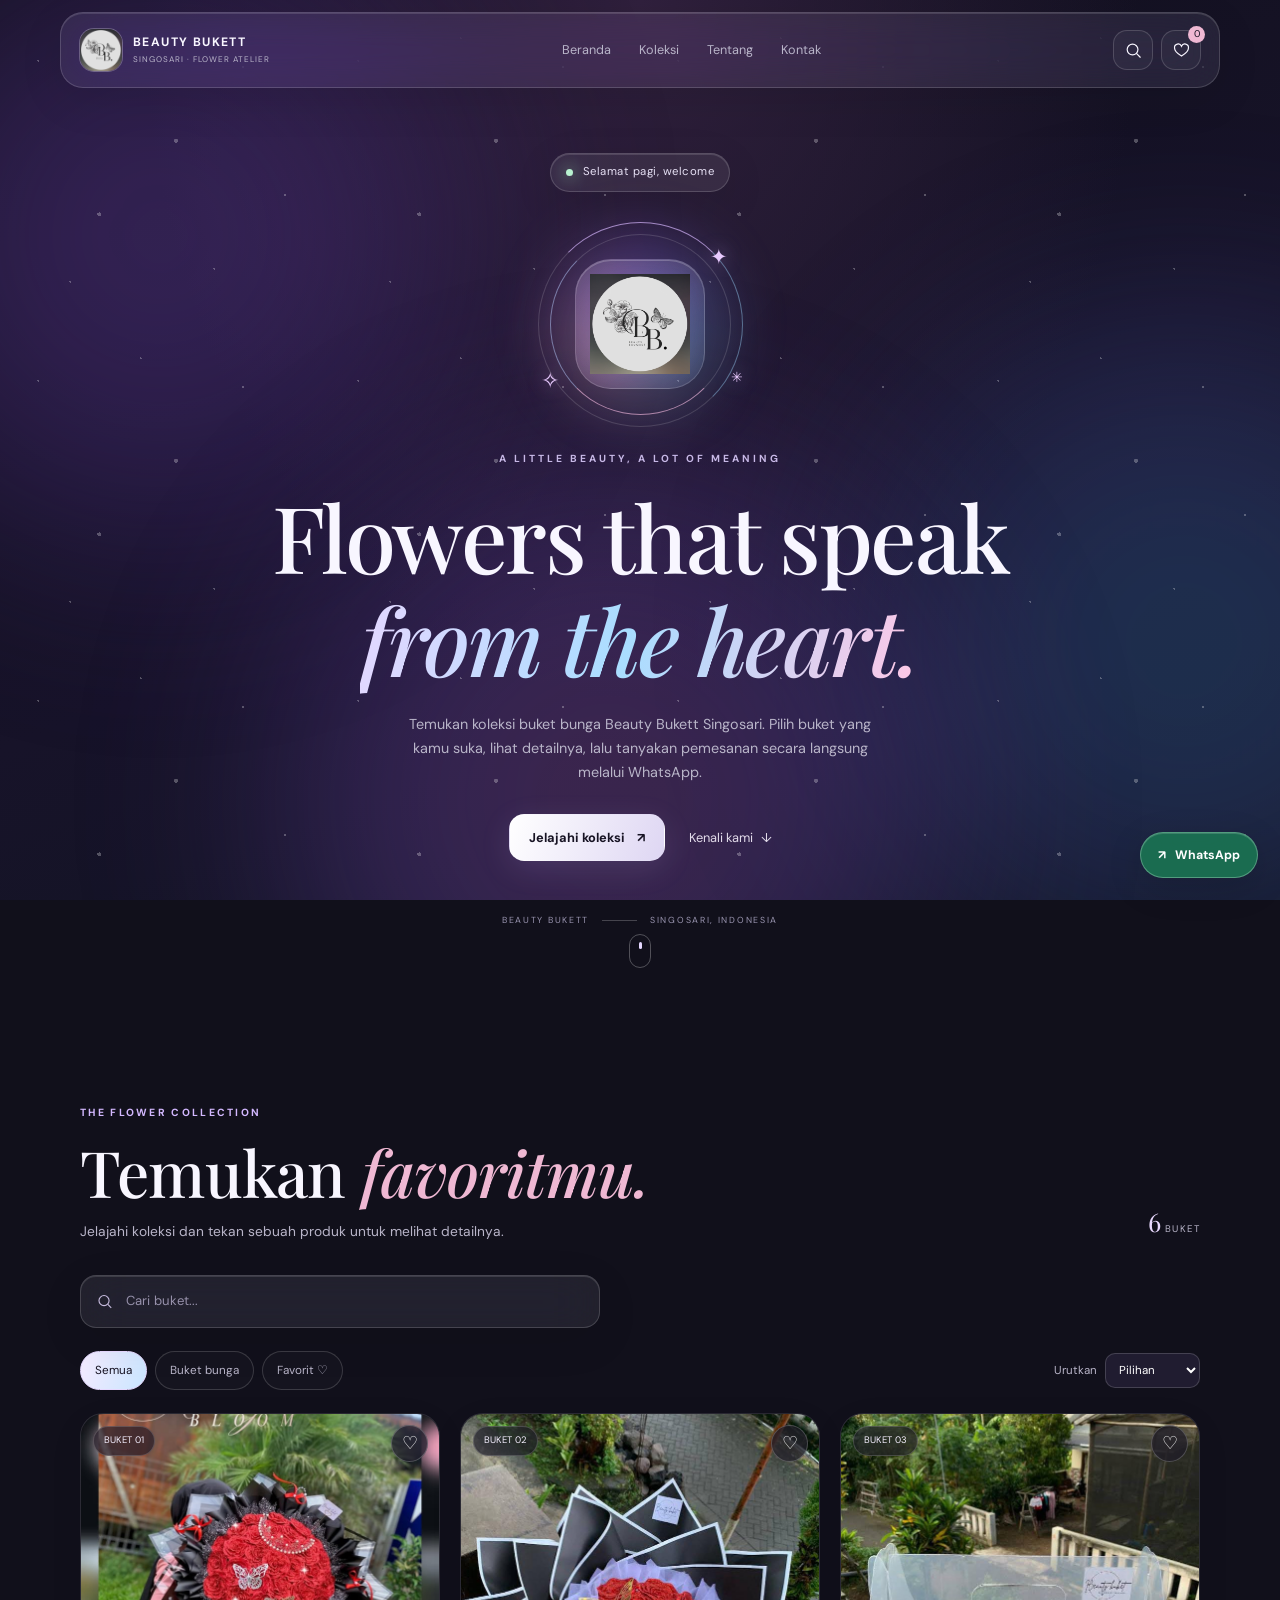
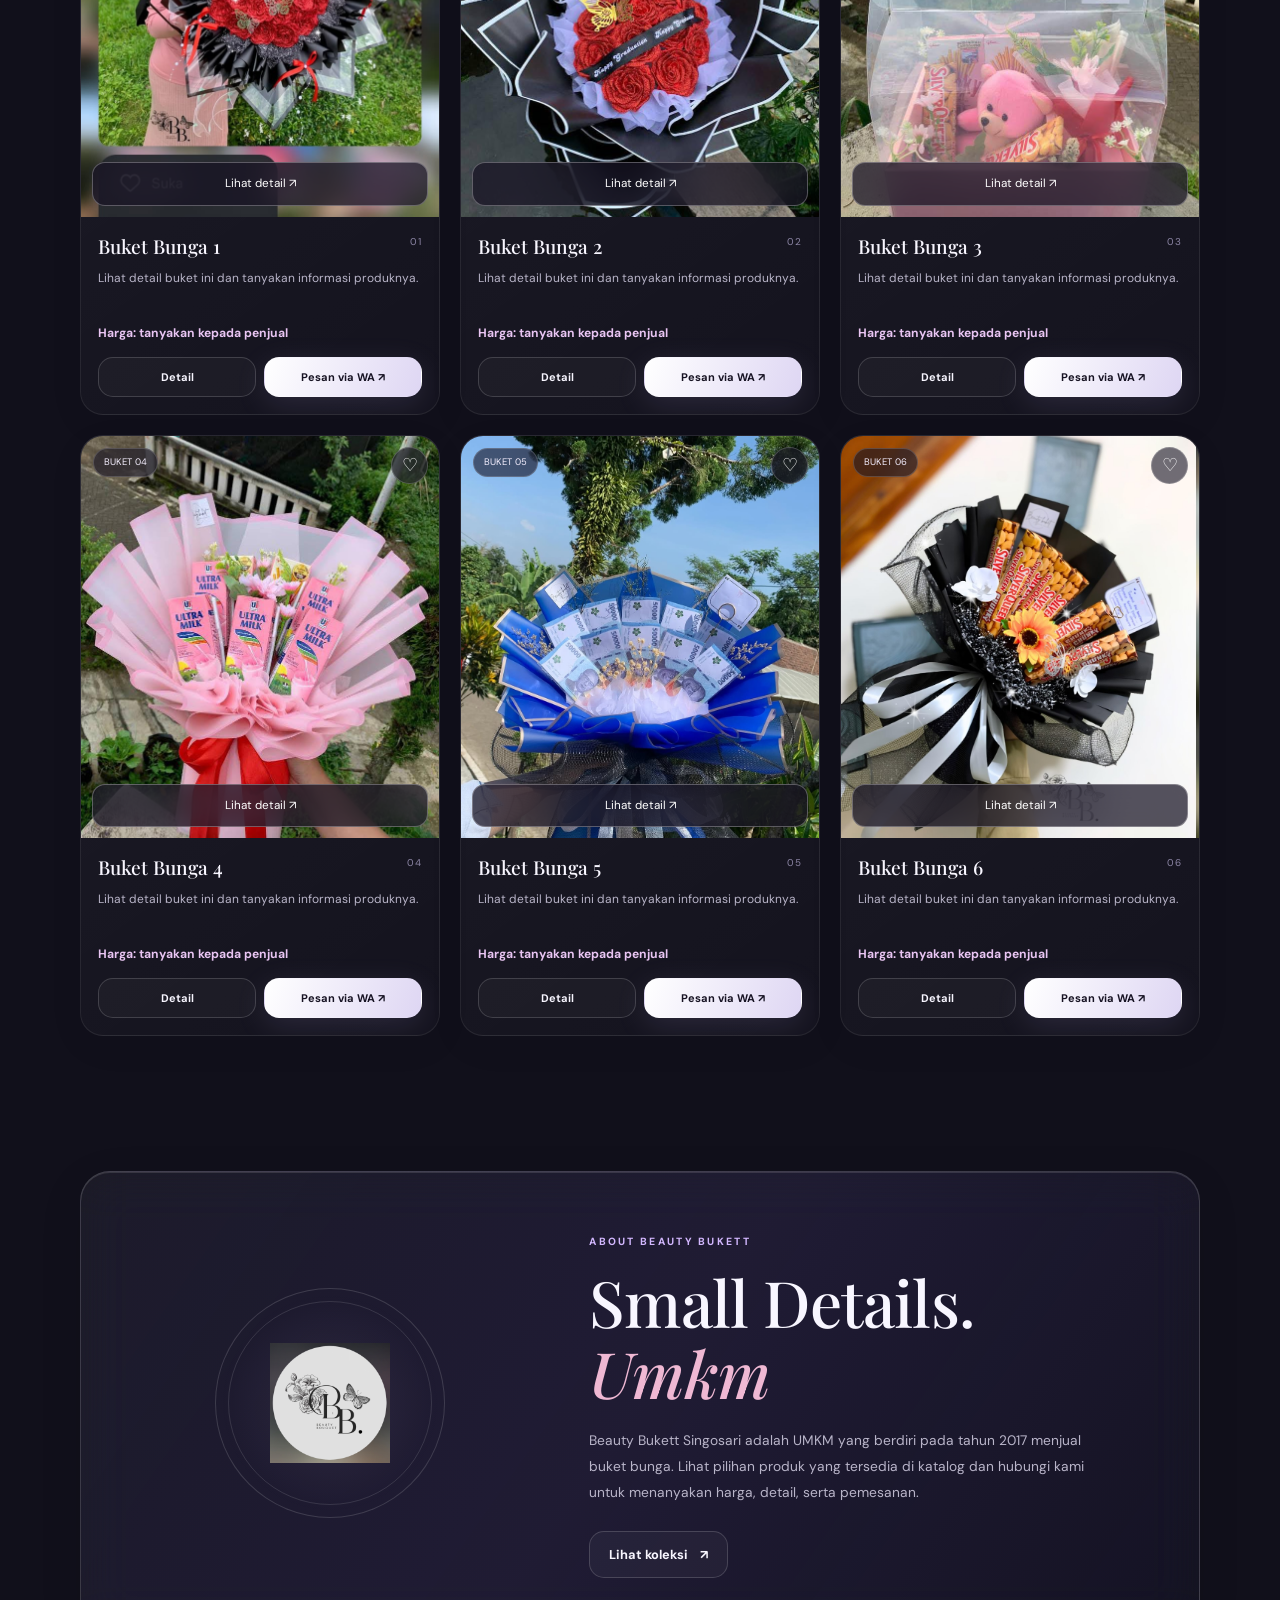
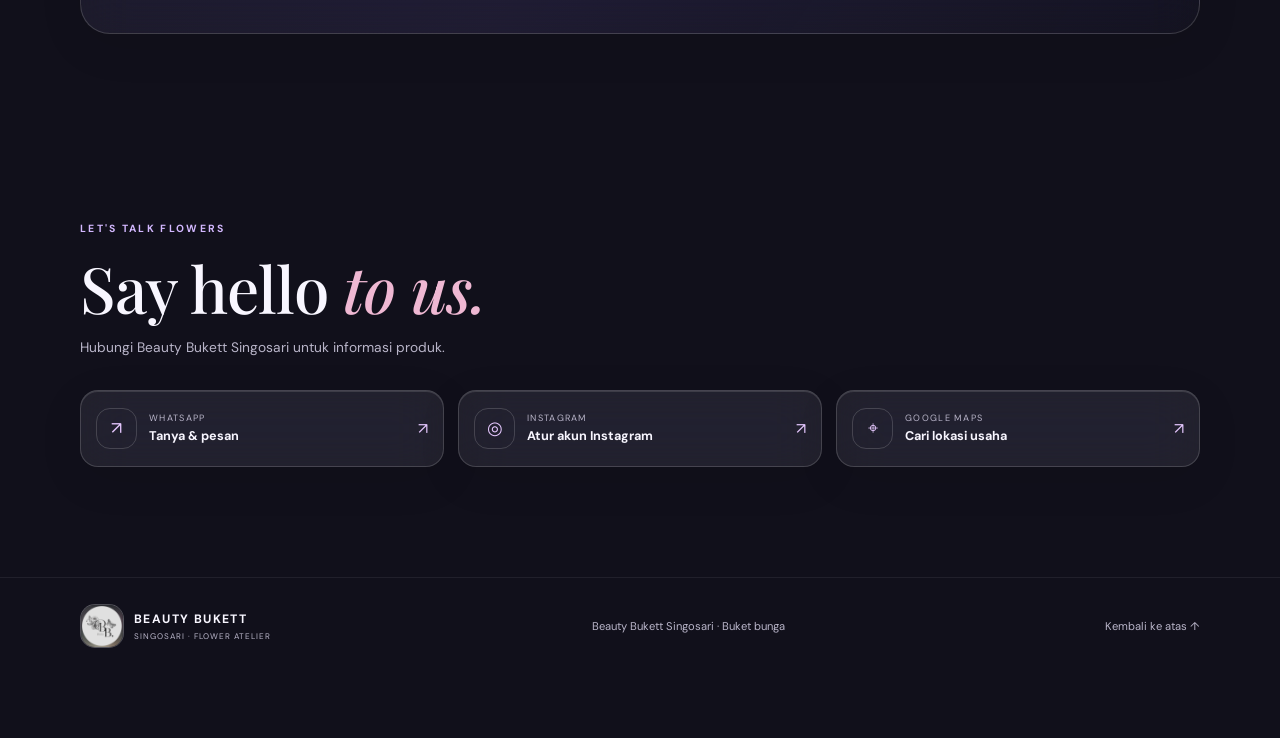
==== index.html @ 07d38089 "Add files via upload" ====
<!DOCTYPE html>
<html lang="id">
<head>
  <!-- Pengaturan dasar halaman -->
  <meta charset="UTF-8">
  <meta name="viewport" content="width=device-width, initial-scale=1">
  <meta name="theme-color" content="#171323">
  <meta name="description" content="Jelajahi koleksi buket bunga Beauty Bukett Singosari.">
  <title>Beauty Bukett Singosari | Flower Atelier</title>

  <!-- Font elegan untuk tampilan butik -->
  <link rel="preconnect" href="https://fonts.googleapis.com">
  <link rel="preconnect" href="https://fonts.gstatic.com" crossorigin>
  <link href="https://fonts.googleapis.com/css2?family=DM+Sans:wght@400;500;600;700&family=Playfair+Display:ital,wght@0,500;0,600;0,700;1,500&display=swap" rel="stylesheet">

  <!-- File CSS dan JavaScript -->
  <link rel="stylesheet" href="style.css">
  <script src="script.js" defer></script>
</head>
<body>
  <!-- Latar aurora bergerak -->
  <div class="aurora-background" aria-hidden="true">
    <div class="aurora aurora-one"></div>
    <div class="aurora aurora-two"></div>
    <div class="aurora aurora-three"></div>
    <div class="star-field"></div>
  </div>

  <!-- Garis progres halaman -->
  <div class="scroll-progress" id="scrollProgress"></div>

  <!-- Navigasi liquid glass -->
  <header class="site-header glass">
    <a class="brand" href="#beranda" aria-label="Beauty Bukett, kembali ke beranda">
      <span class="brand-logo-wrap">
        <img src="assets/logo.jpeg" alt="Logo Beauty Bukett" class="brand-logo">
      </span>
      <span class="brand-text">
        <strong>BEAUTY BUKETT</strong>
        <small>SINGOSARI · FLOWER ATELIER</small>
      </span>
    </a>

    <nav class="desktop-nav" aria-label="Navigasi utama">
      <a href="#beranda">Beranda</a>
      <a href="#koleksi">Koleksi</a>
      <a href="#tentang">Tentang</a>
      <a href="#kontak">Kontak</a>
    </nav>

    <div class="header-actions">
      <button class="glass-icon" id="focusSearch" type="button" aria-label="Cari buket" title="Cari buket">
        <svg viewBox="0 0 24 24" aria-hidden="true"><circle cx="10.8" cy="10.8" r="6.8"/><path d="m16 16 4.5 4.5"/></svg>
      </button>
      <button class="glass-icon favorite-shortcut" id="showFavorites" type="button" aria-label="Tampilkan favorit" title="Favorit">
        <svg viewBox="0 0 24 24" aria-hidden="true"><path d="M20.8 8.8c0 5-8.8 10.1-8.8 10.1S3.2 13.8 3.2 8.8A4.6 4.6 0 0 1 12 6.5a4.6 4.6 0 0 1 8.8 2.3Z"/></svg>
        <span class="count-badge" id="favoriteCount">0</span>
      </button>
    </div>
  </header>

  <main>
    <!-- Pembuka: hanya logo dan sapaan, tanpa foto besar -->
    <section class="hero" id="beranda">
      <div class="hero-content">
        <div class="welcome-pill glass">
          <span class="live-dot"></span>
          <span id="welcomeGreeting">Selamat datang</span>
        </div>

        <div class="hero-logo-stage">
          <div class="logo-halo"></div>
          <div class="logo-ring ring-one"></div>
          <div class="logo-ring ring-two"></div>
          <div class="hero-logo-card glass">
            <img src="assets/logo.jpeg" alt="Logo Beauty Bukett Singosari" class="hero-logo">
          </div>
          <span class="orbit-spark spark-one">✦</span>
          <span class="orbit-spark spark-two">✧</span>
          <span class="orbit-spark spark-three">✳</span>
        </div>

        <p class="hero-overline">A LITTLE BEAUTY, A LOT OF MEANING</p>
        <h1>Flowers that speak<br><em>from the heart.</em></h1>
        <p class="hero-description">
          Temukan koleksi buket bunga Beauty Bukett Singosari.
          Pilih buket yang kamu suka, lihat detailnya, lalu tanyakan
          pemesanan secara langsung melalui WhatsApp.
        </p>

        <div class="hero-actions">
          <a class="button button-light" href="#koleksi">Jelajahi koleksi <span>↗</span></a>
          <a class="hero-text-link" href="#tentang">Kenali kami <span>↓</span></a>
        </div>

        <div class="hero-bottom-note">
          <span>BEAUTY BUKETT</span>
          <span class="note-line"></span>
          <span>SINGOSARI, INDONESIA</span>
        </div>
      </div>

      <a class="scroll-cue" href="#koleksi" aria-label="Gulir ke koleksi">
        <span></span>
      </a>
    </section>

    <!-- Katalog buket -->
    <section class="collection section-shell" id="koleksi">
      <div class="section-heading">
        <div>
          <span class="eyebrow">THE FLOWER COLLECTION</span>
          <h2>Temukan <em>favoritmu.</em></h2>
          <p>Jelajahi koleksi dan tekan sebuah produk untuk melihat detailnya.</p>
        </div>
        <div class="product-count"><span id="resultCount">6</span><small> BUKET</small></div>
      </div>

      <!-- Pencarian -->
      <div class="catalog-search glass" id="searchArea">
        <svg viewBox="0 0 24 24" aria-hidden="true"><circle cx="10.8" cy="10.8" r="6.8"/><path d="m16 16 4.5 4.5"/></svg>
        <input id="searchInput" type="search" placeholder="Cari buket..." aria-label="Cari nama buket">
        <button id="clearSearch" type="button" aria-label="Hapus pencarian" hidden>×</button>
      </div>

      <!-- Filter dan pengurutan -->
      <div class="catalog-tools">
        <div class="filter-pills" aria-label="Filter koleksi">
          <button class="filter-pill active" type="button" data-filter="all">Semua</button>
          <button class="filter-pill" type="button" data-filter="buket">Buket bunga</button>
          <button class="filter-pill" type="button" data-filter="favorites">Favorit ♡</button>
        </div>
        <div class="sort-wrap">
          <label for="sortSelect">Urutkan</label>
          <select id="sortSelect">
            <option value="default">Pilihan</option>
            <option value="az">Nama A–Z</option>
            <option value="za">Nama Z–A</option>
          </select>
        </div>
      </div>

      <!-- Kartu produk dirender melalui JavaScript -->
      <div class="product-grid" id="productGrid" aria-live="polite"></div>

      <!-- Tampilan ketika tidak ada hasil -->
      <div class="empty-state glass" id="emptyState" hidden>
        <span>✧</span>
        <h3>Belum ada hasil</h3>
        <p>Coba kata kunci lain atau tampilkan semua produk.</p>
        <button class="button button-light" id="resetFilters" type="button">Tampilkan semua</button>
      </div>

      <!-- Riwayat produk yang pernah dilihat -->
      <div class="recent-section" id="recentSection" hidden>
        <div class="recent-heading">
          <h3>Baru kamu lihat</h3>
          <button class="subtle-button" id="clearRecent" type="button">Hapus riwayat</button>
        </div>
        <div class="recent-grid" id="recentList"></div>
      </div>
    </section>

    <!-- Tentang Beauty Bukett -->
    <section class="about-section section-shell" id="tentang">
      <div class="about-glass glass">
        <div class="about-emblem">
          <img src="assets/logo.jpeg" alt="Logo Beauty Bukett Singosari" loading="lazy">
          <span class="emblem-orbit"></span>
        </div>
        <div class="about-copy">
          <span class="eyebrow">ABOUT BEAUTY BUKETT</span>
          <h2>Small Details.<br><em>Umkm</em></h2>
          <p>
            Beauty Bukett Singosari adalah UMKM yang berdiri pada tahun 2017 menjual buket bunga.
            Lihat pilihan produk yang tersedia di katalog dan hubungi kami
            untuk menanyakan harga, detail, serta pemesanan.
          </p>
          <a class="button button-outline" href="#koleksi">Lihat koleksi <span>↗</span></a>
        </div>
      </div>
    </section>

    <!-- Kontak dan tautan usaha -->
    <section class="contact-section section-shell" id="kontak">
      <div class="section-heading">
        <div>
          <span class="eyebrow">LET'S TALK FLOWERS</span>
          <h2>Say hello <em>to us.</em></h2>
          <p>Hubungi Beauty Bukett Singosari untuk informasi produk.</p>
        </div>
      </div>

      <div class="contact-grid">
        <a class="contact-card glass" id="whatsappContact" href="#koleksi">
          <span class="contact-symbol">↗</span>
          <span class="contact-copy"><small>WHATSAPP</small><strong>Tanya & pesan</strong></span>
          <span class="contact-arrow">↗</span>
        </a>

        <a class="contact-card glass" id="instagramLink" href="https://www.instagram.com/" target="_blank" rel="noopener noreferrer">
          <span class="contact-symbol">◎</span>
          <span class="contact-copy"><small>INSTAGRAM</small><strong id="instagramLabel">Lihat Instagram</strong></span>
          <span class="contact-arrow">↗</span>
        </a>

        <a class="contact-card glass" id="mapsLink" href="https://www.google.com/maps/search/?api=1&query=Beauty%20Bukett%20Singosari" target="_blank" rel="noopener noreferrer">
          <span class="contact-symbol">⌖</span>
          <span class="contact-copy"><small>GOOGLE MAPS</small><strong>Cari lokasi usaha</strong></span>
          <span class="contact-arrow">↗</span>
        </a>
      </div>
    </section>
  </main>

  <!-- Footer -->
  <footer class="site-footer">
    <div class="footer-inner">
      <a class="brand footer-brand" href="#beranda">
        <span class="brand-logo-wrap"><img src="assets/logo.jpeg" alt="" class="brand-logo"></span>
        <span class="brand-text"><strong>BEAUTY BUKETT</strong><small>SINGOSARI · FLOWER ATELIER</small></span>
      </a>
      <p>Beauty Bukett Singosari · Buket bunga</p>
      <a href="#beranda" class="back-top">Kembali ke atas ↑</a>
    </div>
  </footer>

  <!-- Navigasi praktis di layar HP -->
  <nav class="mobile-nav glass" aria-label="Navigasi bawah">
    <a href="#beranda"><span>⌂</span><small>Beranda</small></a>
    <a href="#koleksi"><span>✿</span><small>Koleksi</small></a>
    <button id="mobileSearch" type="button"><span>⌕</span><small>Cari</small></button>
    <a href="#kontak"><span>♡</span><small>Kontak</small></a>
  </nav>

  <!-- Modal detail produk -->
  <div class="modal-backdrop" id="detailBackdrop" hidden>
    <section class="detail-modal glass" role="dialog" aria-modal="true" aria-labelledby="detailName">
      <button class="modal-close" id="closeDetail" type="button" aria-label="Tutup detail">×</button>
      <div id="detailContent"></div>
    </section>
  </div>

  <!-- Notifikasi aksi pengguna -->
  <div class="toast glass" id="toast" role="status" aria-live="polite"></div>

  <!-- Tombol WhatsApp melayang -->
  <a class="floating-wa" id="floatingWA" href="#kontak" aria-label="Hubungi Beauty Bukett melalui WhatsApp">
    <span>↗</span><span>WhatsApp</span>
  </a>
</body>
</html>
---- style.css ----
/* 1. Variabel tema galaksi silver */
:root {
  --silver: #d9dbe7;
  --silver-bright: #f5f4fa;
  --ink: #f8f6ff;
  --muted: #b9b5c9;
  --rose: #efb8d3;
  --violet: #b5a2ff;
  --line: rgba(255,255,255,.16);
  --glass: rgba(255,255,255,.075);
  --glass-strong: rgba(255,255,255,.12);
  --dark: #11101b;
  --heading: "Playfair Display", Georgia, serif;
  --body: "DM Sans", Arial, sans-serif;
  --ease: cubic-bezier(.2,.75,.2,1);
  --shadow: 0 24px 80px rgba(0,0,0,.22);
}

/* 2. Reset dan fondasi */
* { box-sizing: border-box; }

html {
  scroll-behavior: smooth;
  scroll-padding-top: 100px;
}

body {
  position: relative;
  isolation: isolate;
  min-height: 100vh;
  margin: 0;
  overflow-x: hidden;
  color: var(--ink);
  background: var(--dark);
  font-family: var(--body);
  line-height: 1.65;
}

body.lock-scroll { overflow: hidden; }

a { color: inherit; text-decoration: none; }
button, input, select { font: inherit; }
button { color: inherit; }
img { display: block; max-width: 100%; }
[hidden] { display: none !important; }

button:focus-visible, a:focus-visible,
input:focus-visible, select:focus-visible {
  outline: 2px solid var(--rose);
  outline-offset: 4px;
}

button { -webkit-tap-highlight-color: transparent; }

.section-shell {
  position: relative;
  width: min(1120px, calc(100% - 48px));
  margin-inline: auto;
  padding-block: 110px;
}

h1, h2, h3, p { margin-top: 0; }

h1, h2 {
  font-family: var(--heading);
  font-weight: 500;
  line-height: 1.12;
  letter-spacing: -.8px;
}

h1 em, h2 em {
  color: var(--rose);
  font-weight: 500;
}

/* 3. Latar aurora berlapis */
.aurora-background {
  position: fixed;
  inset: 0;
  z-index: -2;
  overflow: hidden;
  pointer-events: none;
  background:
    radial-gradient(ellipse at 50% 0%, #30203d 0%, transparent 55%),
    linear-gradient(160deg, #11101b, #171329 55%, #101522);
}

.aurora {
  position: absolute;
  width: 65vw;
  height: 65vw;
  min-width: 400px;
  min-height: 400px;
  border-radius: 50%;
  opacity: .32;
  filter: blur(90px);
  will-change: transform;
}

.aurora-one {
  top: -20%;
  left: -20%;
  background: radial-gradient(circle, #8c55d7, #6037a1 35%, transparent 70%);
  animation: aurora-drift-one 24s ease-in-out infinite alternate;
}

.aurora-two {
  top: 25%;
  right: -25%;
  background: radial-gradient(circle, #267ca7, #4653a0 35%, transparent 72%);
  animation: aurora-drift-two 29s ease-in-out infinite alternate;
}

.aurora-three {
  bottom: -35%;
  left: 15%;
  background: radial-gradient(circle, #a34e91, #754bba 38%, transparent 72%);
  animation: aurora-drift-three 32s ease-in-out infinite alternate;
}

.star-field {
  position: absolute;
  inset: 0;
  opacity: .27;
  background-image:
    radial-gradient(1px 1px at 12% 19%, white 99%, transparent),
    radial-gradient(2px 2px at 31% 67%, white 99%, transparent),
    radial-gradient(1px 1px at 76% 21%, white 99%, transparent),
    radial-gradient(1px 1px at 89% 61%, white 99%, transparent),
    radial-gradient(2px 2px at 55% 44%, white 99%, transparent),
    radial-gradient(1px 1px at 22% 88%, white 99%, transparent),
    radial-gradient(1px 1px at 67% 84%, white 99%, transparent),
    radial-gradient(1px 1px at 44% 12%, white 99%, transparent);
  background-size: 320px 320px;
  animation: stars-twinkle 8s ease-in-out infinite alternate;
}

/* 4. Liquid glass */
.glass {
  border: 1px solid var(--line);
  background: var(--glass);
  box-shadow: inset 0 1px 0 rgba(255,255,255,.12), 0 12px 45px rgba(0,0,0,.09);
  -webkit-backdrop-filter: blur(24px) saturate(150%);
  backdrop-filter: blur(24px) saturate(150%);
}

.scroll-progress {
  position: fixed;
  inset: 0 auto auto 0;
  z-index: 300;
  width: 0;
  height: 2px;
  background: linear-gradient(90deg, #a5d8ff, #d6b7ff, #f4b9d6);
}

/* 5. Header dan logo */
.site-header {
  position: sticky;
  top: 12px;
  z-index: 100;
  display: flex;
  align-items: center;
  justify-content: space-between;
  gap: 20px;
  width: min(1160px, calc(100% - 36px));
  min-height: 76px;
  margin: 12px auto 0;
  padding: 12px 18px;
  border-radius: 23px;
  transition: background .3s var(--ease), border-color .3s var(--ease);
}

.brand {
  display: inline-flex;
  align-items: center;
  gap: 10px;
  min-width: 0;
}

.brand-logo-wrap {
  display: grid;
  place-items: center;
  width: 44px;
  height: 44px;
  overflow: hidden;
  flex-shrink: 0;
  border: 1px solid #ffffff38;
  border-radius: 15px;
  background: linear-gradient(145deg, #ffffff1c, #ffffff05);
}

.brand-logo { width: 100%; height: 100%; object-fit: contain; }

.brand-text { display: flex; flex-direction: column; line-height: 1.4; }
.brand-text strong { font-size: .76rem; letter-spacing: 1.4px; }
.brand-text small { margin-top: 3px; color: var(--muted); font-size: .51rem; letter-spacing: 1px; }

.desktop-nav { display: flex; align-items: center; gap: 28px; }
.desktop-nav a { color: var(--muted); font-size: .79rem; transition: color .25s; }
.desktop-nav a:hover { color: white; }

.header-actions { display: flex; gap: 8px; }

.glass-icon {
  position: relative;
  display: grid;
  place-items: center;
  width: 40px;
  height: 40px;
  border: 1px solid var(--line);
  border-radius: 14px;
  background: #ffffff09;
  cursor: pointer;
  transition: transform .25s var(--ease), background .25s;
}

.glass-icon:hover { transform: translateY(-2px); background: #ffffff18; }
.glass-icon svg { width: 19px; height: 19px; fill: none; stroke: currentColor; stroke-width: 1.5; stroke-linecap: round; }

.count-badge {
  position: absolute;
  top: -5px;
  right: -5px;
  display: grid;
  place-items: center;
  min-width: 17px;
  height: 17px;
  padding: 0 4px;
  border-radius: 20px;
  color: #171323;
  background: var(--rose);
  font-size: .61rem;
}

/* 6. Pembuka tanpa foto besar */
.hero {
  position: relative;
  display: grid;
  min-height: min(820px, calc(100svh - 85px));
  place-items: center;
  padding: 65px 24px 60px;
  overflow: hidden;
}

.hero-content {
  width: min(750px, 100%);
  margin: auto;
  text-align: center;
  animation: hero-appear 1.2s var(--ease) both;
}

.welcome-pill {
  display: inline-flex;
  align-items: center;
  gap: 10px;
  padding: 9px 15px;
  border-radius: 999px;
  color: #e7e1f5;
  font-size: .71rem;
  letter-spacing: .5px;
}

.live-dot {
  width: 7px;
  height: 7px;
  border-radius: 50%;
  background: #b8f2d0;
  box-shadow: 0 0 15px #a0f0c0;
  animation: dot-pulse 2.4s infinite;
}

.hero-logo-stage {
  position: relative;
  display: grid;
  place-items: center;
  width: 205px;
  height: 205px;
  margin: 30px auto 24px;
}

.logo-halo {
  position: absolute;
  inset: 15px;
  border-radius: 50%;
  background: conic-gradient(from 0deg, #8f6bff50, #72c7ff40, #ffb9df55, #8f6bff50);
  filter: blur(28px);
  animation: halo-breathe 6s ease-in-out infinite;
}

.logo-ring {
  position: absolute;
  border: 1px solid #ffffff26;
  border-radius: 50%;
}

.ring-one {
  inset: 0;
  border-top-color: #d8b9ffb0;
  border-right-color: #9fd9ff70;
  animation: ring-rotate 22s linear infinite;
}

.ring-two {
  inset: 12px;
  border-bottom-color: #f5bce2b0;
  border-left-color: #b8cfff85;
  animation: ring-rotate 28s linear infinite reverse;
}

.hero-logo-card {
  position: relative;
  display: grid;
  place-items: center;
  width: 130px;
  height: 130px;
  overflow: hidden;
  padding: 14px;
  border-radius: 36px;
  background: linear-gradient(145deg, #ffffff20, #ffffff06);
  box-shadow: 0 20px 60px #00000020, inset 0 1px #ffffff38;
  animation: logo-float 6s ease-in-out infinite;
}

.hero-logo { width: 100%; height: 100%; object-fit: contain; }

.orbit-spark {
  position: absolute;
  color: #e9caff;
  text-shadow: 0 0 18px #e4b7ff8c;
}

.spark-one { top: 18px; right: 15px; font-size: 1.3rem; animation: spark-float 5s infinite; }
.spark-two { bottom: 27px; left: 3px; font-size: 1.4rem; animation: spark-float 6s -2s infinite; }
.spark-three { right: 0; bottom: 37px; font-size: .9rem; animation: spark-float 7s -1s infinite; }

.hero-overline {
  margin: 0 0 16px;
  color: #c8b9e7;
  font-size: .64rem;
  font-weight: 700;
  letter-spacing: 3px;
}

.hero h1 {
  margin: 0;
  font-size: clamp(3rem, 7.2vw, 5.9rem);
  letter-spacing: -2.5px;
}

.hero h1 em {
  color: transparent;
  background: linear-gradient(100deg, #e5d7ff, #a9ddff 48%, #ffc7e6);
  -webkit-background-clip: text;
  background-clip: text;
}

.hero-description {
  max-width: 490px;
  margin: 23px auto 0;
  color: var(--muted);
  font-size: .9rem;
}

.hero-actions {
  display: flex;
  align-items: center;
  justify-content: center;
  flex-wrap: wrap;
  gap: 24px;
  margin-top: 30px;
}

.button {
  display: inline-flex;
  align-items: center;
  justify-content: center;
  gap: 12px;
  min-height: 47px;
  padding: 12px 19px;
  border: 1px solid transparent;
  border-radius: 15px;
  font-size: .8rem;
  font-weight: 700;
  cursor: pointer;
  transition: transform .3s var(--ease), box-shadow .3s, background .3s;
}

.button:hover { transform: translateY(-3px); }

.button-light {
  color: #171323;
  background: linear-gradient(110deg, #fff, #ded6f3);
  box-shadow: 0 8px 30px #c7b5ff20;
}

.button-light:hover { box-shadow: 0 12px 38px #c7b5ff36; }

.button-outline {
  border-color: var(--line);
  background: #ffffff09;
}

.hero-text-link { color: #e2dbea; font-size: .8rem; }
.hero-text-link span { margin-left: 5px; }

.hero-bottom-note {
  display: flex;
  align-items: center;
  justify-content: center;
  gap: 13px;
  margin-top: 52px;
  color: #9b96b1;
  font-size: .55rem;
  letter-spacing: 1.7px;
}

.note-line { width: 35px; height: 1px; background: #ffffff38; }

.scroll-cue {
  position: absolute;
  bottom: 20px;
  left: 50%;
  display: grid;
  place-items: start center;
  width: 22px;
  height: 34px;
  padding-top: 7px;
  border: 1px solid #ffffff45;
  border-radius: 20px;
  transform: translateX(-50%);
}

.scroll-cue span {
  width: 3px;
  height: 7px;
  border-radius: 4px;
  background: #e5d7ff;
  animation: scroll-cue 1.8s infinite;
}

/* 7. Heading koleksi dan pencarian */
.section-heading {
  display: flex;
  align-items: end;
  justify-content: space-between;
  gap: 25px;
  margin-bottom: 32px;
}

.eyebrow {
  color: #d3b8ff;
  font-size: .65rem;
  font-weight: 700;
  letter-spacing: 2.3px;
}

.section-heading h2, .about-copy h2 {
  margin: 12px 0;
  font-size: clamp(2.5rem, 5vw, 4rem);
}

.section-heading p, .about-copy p {
  margin-bottom: 0;
  color: var(--muted);
  font-size: .86rem;
}

.product-count { flex-shrink: 0; color: #e9d9ff; }
.product-count span { font-size: 1.6rem; font-family: var(--heading); }
.product-count small { color: var(--muted); font-size: .6rem; letter-spacing: 1.4px; }

.catalog-search {
  display: flex;
  align-items: center;
  gap: 12px;
  max-width: 520px;
  min-height: 53px;
  padding: 0 15px;
  border-radius: 16px;
  transition: border-color .25s, background .25s;
}

.catalog-search:focus-within { border-color: #d3b8ff80; background: #ffffff0d; }
.catalog-search svg { width: 19px; height: 19px; fill: none; stroke: #c9bde0; stroke-width: 1.5; }
.catalog-search input { width: 100%; min-width: 0; padding: 13px 0; border: 0; outline: 0; color: white; background: transparent; font-size: .82rem; }
.catalog-search input::placeholder { color: #9791ab; }
.catalog-search button { border: 0; background: transparent; color: white; font-size: 1.4rem; cursor: pointer; }

.catalog-tools {
  display: flex;
  align-items: center;
  justify-content: space-between;
  flex-wrap: wrap;
  gap: 15px;
  margin: 23px 0;
}

.filter-pills { display: flex; flex-wrap: wrap; gap: 8px; }

.filter-pill {
  padding: 9px 14px;
  border: 1px solid var(--line);
  border-radius: 999px;
  color: var(--muted);
  background: #ffffff05;
  font-size: .73rem;
  cursor: pointer;
  transition: .25s;
}

.filter-pill:hover { color: white; background: #ffffff0d; }
.filter-pill.active { color: #171323; border-color: #e6d9ff; background: linear-gradient(110deg, #f4eaff, #c9e6ff); }

.sort-wrap { display: flex; align-items: center; gap: 8px; color: var(--muted); font-size: .72rem; }
.sort-wrap select { max-width: 130px; padding: 8px 9px; border: 1px solid var(--line); border-radius: 10px; color: white; background: #201c30; font-size: .72rem; }
.sort-wrap option { color: white; background: #201c30; }

/* 8. Kartu produk */
.product-grid {
  display: grid;
  grid-template-columns: repeat(3, minmax(0, 1fr));
  gap: 20px;
}

.product-card {
  min-width: 0;
  overflow: hidden;
  border: 1px solid #ffffff14;
  border-radius: 23px;
  background: linear-gradient(145deg, #ffffff0d, #ffffff04);
  box-shadow: 0 10px 40px #0000000b;
  animation: card-appear .65s var(--ease) both;
  transition: transform .4s var(--ease), border-color .4s, box-shadow .4s;
}

.product-card:hover {
  transform: translateY(-6px);
  border-color: #e2d0ff50;
  box-shadow: 0 22px 60px #00000028;
}

.product-media { position: relative; overflow: hidden; background: #262238; }
.product-image { width: 100%; aspect-ratio: 4 / 4.5; object-fit: cover; transition: transform .8s var(--ease); }
.product-card:hover .product-image { transform: scale(1.045); }

/* Pengganti visual jika file gambar tidak ditemukan */
img.image-missing {
  min-height: 52px;
  background:
    linear-gradient(145deg, #2f2945, #1d1a2c);
  color: transparent;
}

.product-badge {
  position: absolute;
  top: 12px;
  left: 12px;
  padding: 6px 10px;
  border: 1px solid #ffffff2b;
  border-radius: 999px;
  color: #f5efff;
  background: #1814259c;
  -webkit-backdrop-filter: blur(15px);
  backdrop-filter: blur(15px);
  font-size: .59rem;
}

.favorite-button {
  position: absolute;
  top: 11px;
  right: 11px;
  display: grid;
  place-items: center;
  width: 37px;
  height: 37px;
  border: 1px solid #ffffff35;
  border-radius: 50%;
  color: white;
  background: #1814259c;
  -webkit-backdrop-filter: blur(15px);
  backdrop-filter: blur(15px);
  font-size: 1.1rem;
  cursor: pointer;
  transition: transform .25s, color .25s;
}

.favorite-button:hover { transform: scale(1.08); }
.favorite-button.is-favorite { color: #ffafd4; }

.quick-view {
  position: absolute;
  right: 11px;
  bottom: 11px;
  left: 11px;
  padding: 11px;
  border: 1px solid #ffffff48;
  border-radius: 13px;
  color: white;
  background: #171323b8;
  -webkit-backdrop-filter: blur(17px);
  backdrop-filter: blur(17px);
  font-size: .73rem;
  cursor: pointer;
  transition: background .25s;
}

.quick-view:hover { background: #302545e8; }

.product-info { padding: 17px; }
.product-title-row { display: flex; justify-content: space-between; align-items: start; gap: 10px; }
.product-title { margin: 0; font-family: var(--heading); font-size: 1.2rem; font-weight: 500; line-height: 1.35; }
.product-number { color: #8d86a6; font-size: .62rem; letter-spacing: 1px; }
.product-description { min-height: 43px; margin: 9px 0 11px; color: var(--muted); font-size: .75rem; }
.product-price { margin: 0 0 14px; color: #e9c5f3; font-size: .76rem; font-weight: 700; }
.product-actions { display: flex; gap: 8px; }
.product-actions .button { flex: 1; min-width: 0; min-height: 40px; padding: 9px 8px; font-size: .69rem; }
.button-glass { border-color: var(--line); background: #ffffff08; }

/* 9. Tampilan kosong dan riwayat */
.empty-state { margin-top: 20px; padding: 40px 20px; border-radius: 22px; text-align: center; }
.empty-state > span { color: var(--rose); font-size: 2.5rem; }
.empty-state h3 { margin: 7px 0; font-family: var(--heading); font-size: 1.6rem; }
.empty-state p { color: var(--muted); font-size: .82rem; }

.recent-section { margin-top: 58px; padding-top: 24px; border-top: 1px solid var(--line); }
.recent-heading { display: flex; align-items: center; justify-content: space-between; gap: 12px; }
.recent-heading h3 { font-family: var(--heading); font-size: 1.4rem; font-weight: 500; }
.subtle-button { border: 0; color: var(--muted); background: transparent; font-size: .73rem; cursor: pointer; }
.recent-grid { display: grid; grid-template-columns: repeat(3, minmax(0, 1fr)); gap: 12px; }

.recent-item {
  display: flex;
  align-items: center;
  gap: 11px;
  min-width: 0;
  padding: 10px;
  border: 1px solid var(--line);
  border-radius: 15px;
  background: #ffffff07;
  text-align: left;
  cursor: pointer;
}

.recent-item img { width: 52px; height: 58px; flex-shrink: 0; border-radius: 9px; object-fit: cover; }
.recent-item strong { display: block; font-size: .74rem; }

/* 10. Tentang usaha */
.about-section { padding-top: 25px; }
.about-glass {
  display: grid;
  grid-template-columns: .7fr 1fr;
  align-items: center;
  gap: 65px;
  padding: 55px;
  border-radius: 30px;
  background: linear-gradient(125deg, #ffffff0c, #a28ce51a, #ffffff04);
}

.about-emblem {
  position: relative;
  display: grid;
  place-items: center;
  width: 230px;
  height: 230px;
  margin: auto;
  border: 1px solid #ffffff25;
  border-radius: 50%;
  background: radial-gradient(circle, #d5c3ff15, transparent 68%);
}

.about-emblem img { position: relative; z-index: 1; width: 120px; height: 120px; object-fit: contain; }
.emblem-orbit { position: absolute; inset: 12px; border: 1px solid #ffffff1e; border-radius: 50%; }
.about-copy h2 { margin-bottom: 18px; }
.about-copy p { max-width: 500px; margin-bottom: 25px; line-height: 1.9; }

/* 11. Kontak */
.contact-section { padding-top: 70px; }
.contact-grid { display: grid; grid-template-columns: repeat(3, minmax(0, 1fr)); gap: 14px; }

.contact-card {
  display: flex;
  align-items: center;
  gap: 12px;
  min-width: 0;
  padding: 17px 15px;
  border-radius: 18px;
  transition: transform .3s var(--ease), border-color .3s, background .3s;
}

.contact-card:hover { transform: translateY(-4px); border-color: #e5cfff55; background: #ffffff10; }
.contact-symbol { display: grid; place-items: center; width: 41px; height: 41px; flex-shrink: 0; border: 1px solid var(--line); border-radius: 14px; color: #e6c8ff; font-size: 1.1rem; }
.contact-copy { flex: 1; min-width: 0; }
.contact-copy small, .contact-copy strong { display: block; }
.contact-copy small { color: var(--muted); font-size: .57rem; letter-spacing: 1.3px; }
.contact-copy strong { font-size: .79rem; overflow-wrap: anywhere; }
.contact-arrow { color: #e6c8ff; }

/* 12. Footer */
.site-footer { padding: 26px 0 90px; border-top: 1px solid #ffffff12; }
.footer-inner { display: flex; align-items: center; justify-content: space-between; flex-wrap: wrap; gap: 16px; width: min(1120px, calc(100% - 48px)); margin: auto; }
.footer-inner p, .back-top { margin: 0; color: var(--muted); font-size: .7rem; }

/* 13. Tombol WhatsApp */
.floating-wa {
  position: fixed;
  right: 22px;
  bottom: 22px;
  z-index: 90;
  display: flex;
  align-items: center;
  gap: 9px;
  padding: 12px 17px;
  border: 1px solid #b8f4d15c;
  border-radius: 999px;
  color: white;
  background: #1b7954d9;
  box-shadow: 0 10px 35px #00000028, inset 0 1px #ffffff25;
  -webkit-backdrop-filter: blur(20px);
  backdrop-filter: blur(20px);
  font-size: .77rem;
  font-weight: 700;
  transition: transform .3s var(--ease);
}

.floating-wa:hover { transform: translateY(-4px); }

/* 14. Modal detail */
.modal-backdrop {
  position: fixed;
  inset: 0;
  z-index: 200;
  display: grid;
  place-items: center;
  padding: 18px;
  background: #070610b8;
  -webkit-backdrop-filter: blur(15px);
  backdrop-filter: blur(15px);
  animation: fade-in .22s both;
}

.detail-modal {
  position: relative;
  width: min(800px, 100%);
  max-height: min(88dvh, 850px);
  overflow-y: auto;
  padding: 27px;
  border-radius: 26px;
  background: linear-gradient(145deg, #29243bfa, #171522fa);
  box-shadow: var(--shadow);
  animation: modal-appear .35s var(--ease) both;
}

.modal-close {
  position: absolute;
  top: 13px;
  right: 13px;
  z-index: 3;
  display: grid;
  place-items: center;
  width: 39px;
  height: 39px;
  border: 1px solid var(--line);
  border-radius: 50%;
  color: white;
  background: #ffffff0c;
  font-size: 1.45rem;
  cursor: pointer;
}

.detail-layout { display: grid; grid-template-columns: .95fr 1fr; gap: 28px; }
.detail-main-image { width: 100%; aspect-ratio: 4 / 5; object-fit: cover; border-radius: 18px; background: #29243b; }
.detail-thumbs { display: flex; gap: 8px; margin-top: 10px; }
.detail-thumb { width: 55px; height: 55px; overflow: hidden; padding: 0; border: 1px solid var(--line); border-radius: 10px; background: #ffffff0b; cursor: pointer; }
.detail-thumb img { width: 100%; height: 100%; object-fit: cover; }
.detail-copy { padding-top: 8px; }
.detail-copy h2 { margin: 10px 0 15px; font-size: 2rem; }
.detail-copy p { color: var(--muted); font-size: .84rem; }
.detail-price { margin: 20px 0; color: #edc5f8; font-weight: 700; }
.detail-actions { display: grid; gap: 10px; margin-top: 22px; }
.detail-actions .button { width: 100%; }

/* 15. Toast */
.toast {
  position: fixed;
  bottom: 25px;
  left: 50%;
  z-index: 400;
  max-width: calc(100% - 32px);
  padding: 12px 18px;
  border-radius: 14px;
  color: white;
  font-size: .79rem;
  text-align: center;
  opacity: 0;
  pointer-events: none;
  transform: translate(-50%, 12px);
  transition: opacity .3s, transform .3s var(--ease);
}

.toast.visible { opacity: 1; transform: translate(-50%, 0); }

/* 16. Navigasi bawah HP */
.mobile-nav { display: none; }

/* 17. Gerakan galaksi dan transisi */
@keyframes aurora-drift-one {
  from { transform: translate3d(-5%, -3%, 0) rotate(0deg) scale(1); }
  to { transform: translate3d(23%, 18%, 0) rotate(24deg) scale(1.18); }
}

@keyframes aurora-drift-two {
  from { transform: translate3d(5%, -5%, 0) rotate(0deg) scale(1.05); }
  to { transform: translate3d(-25%, 16%, 0) rotate(-25deg) scale(1.2); }
}

@keyframes aurora-drift-three {
  from { transform: translate3d(-5%, 8%, 0) scale(1); }
  to { transform: translate3d(20%, -18%, 0) scale(1.22); }
}

@keyframes stars-twinkle { from { opacity: .16; } to { opacity: .38; } }
@keyframes dot-pulse { 50% { box-shadow: 0 0 0 6px #a0f0c015, 0 0 17px #a0f0c0; } }
@keyframes halo-breathe { 50% { transform: scale(1.12); opacity: .7; } }
@keyframes ring-rotate { to { transform: rotate(360deg); } }
@keyframes logo-float { 50% { transform: translateY(-6px); } }
@keyframes spark-float { 50% { transform: translateY(-9px) rotate(15deg); opacity: .6; } }
@keyframes scroll-cue { 0%, 100% { transform: translateY(0); opacity: 1; } 60% { transform: translateY(10px); opacity: .15; } }
@keyframes hero-appear { from { opacity: 0; transform: translateY(18px); } to { opacity: 1; transform: translateY(0); } }
@keyframes card-appear { from { opacity: 0; transform: translateY(12px); } to { opacity: 1; transform: translateY(0); } }
@keyframes fade-in { from { opacity: 0; } to { opacity: 1; } }
@keyframes modal-appear { from { opacity: 0; transform: translateY(12px) scale(.985); } to { opacity: 1; transform: translateY(0) scale(1); } }

/* 18. Tablet */
@media (max-width: 900px) {
  .desktop-nav { gap: 15px; }
  .site-header { gap: 12px; }
  .product-grid { grid-template-columns: repeat(2, minmax(0, 1fr)); }
  .about-glass { gap: 30px; padding: 35px; }
  .contact-grid { grid-template-columns: 1fr; }
}

/* 19. HP */
@media (max-width: 640px) {
  html { scroll-padding-top: 82px; }
  .section-shell { width: calc(100% - 30px); padding-block: 72px; }

  .site-header { top: 7px; width: calc(100% - 18px); min-height: 65px; margin-top: 7px; padding: 9px 11px; border-radius: 19px; }
  .brand { gap: 7px; }
  .brand-logo-wrap { width: 36px; height: 36px; border-radius: 12px; }
  .brand-text strong { font-size: .65rem; letter-spacing: .8px; }
  .brand-text small { font-size: .43rem; letter-spacing: .6px; }
  .desktop-nav { display: none; }
  .header-actions { gap: 5px; }
  .glass-icon { width: 35px; height: 35px; border-radius: 12px; }

  .hero { min-height: min(760px, calc(100svh - 65px)); padding: 54px 18px 55px; }
  .hero-logo-stage { width: 172px; height: 172px; margin: 27px auto 24px; }
  .hero-logo-card { width: 108px; height: 108px; border-radius: 29px; padding: 12px; }
  .hero h1 { font-size: clamp(2.75rem, 11.2vw, 4rem); letter-spacing: -1.6px; }
  .hero-description { max-width: 410px; font-size: .82rem; }
  .hero-overline { font-size: .55rem; letter-spacing: 2px; }
  .hero-bottom-note { margin-top: 37px; font-size: .47rem; letter-spacing: 1px; }
  .hero-actions { gap: 17px; }
  .scroll-cue { bottom: 10px; }

  .section-heading { align-items: flex-start; gap: 12px; }
  .section-heading h2, .about-copy h2 { font-size: clamp(2.3rem, 9.5vw, 3.2rem); }
  .section-heading p { max-width: 320px; font-size: .79rem; }
  .product-count { padding-top: 18px; }
  .product-count span { font-size: 1.3rem; }

  .catalog-tools { align-items: flex-start; flex-direction: column; }
  .filter-pills { gap: 6px; }
  .filter-pill { padding: 8px 11px; font-size: .68rem; }
  .sort-wrap { align-self: flex-end; }

  .product-grid { grid-template-columns: repeat(2, minmax(0, 1fr)); gap: 11px; }
  .product-info { padding: 11px; }
  .product-title { font-size: .98rem; }
  .product-description { min-height: 0; font-size: .68rem; }
  .product-price { font-size: .68rem; }
  .product-actions { flex-direction: column; gap: 6px; }
  .product-actions .button { min-height: 37px; font-size: .65rem; padding: 8px 5px; }
  .product-badge { top: 7px; left: 7px; padding: 5px 7px; font-size: .5rem; }
  .favorite-button { top: 7px; right: 7px; width: 31px; height: 31px; }
  .quick-view { right: 7px; bottom: 7px; left: 7px; padding: 8px 3px; font-size: .62rem; }

  .recent-grid { grid-template-columns: 1fr; }
  .about-section { padding-top: 15px; }
  .about-glass { grid-template-columns: 1fr; gap: 25px; padding: 27px 22px; border-radius: 24px; }
  .about-emblem { width: 170px; height: 170px; }
  .about-emblem img { width: 90px; height: 90px; }
  .contact-grid { gap: 10px; }
  .contact-card { padding: 13px; }

  .footer-inner { width: calc(100% - 30px); align-items: flex-start; flex-direction: column; gap: 12px; }
  .site-footer { padding-bottom: 100px; }

  .floating-wa { right: 12px; bottom: 82px; padding: 11px 14px; font-size: .72rem; }

  .mobile-nav {
    position: fixed;
    right: 9px;
    bottom: 8px;
    left: 9px;
    z-index: 100;
    display: grid;
    grid-template-columns: repeat(4, minmax(0, 1fr));
    padding: 8px 5px max(8px, env(safe-area-inset-bottom));
    border-radius: 21px;
    background: #1d1a2ce8;
    box-shadow: 0 12px 35px #00000035;
  }

  .mobile-nav a, .mobile-nav button {
    display: flex;
    align-items: center;
    justify-content: center;
    flex-direction: column;
    gap: 1px;
    min-width: 0;
    padding: 4px 2px;
    border: 0;
    border-radius: 12px;
    color: #e9e2f5;
    background: transparent;
    cursor: pointer;
  }

  .mobile-nav span { font-size: 1.25rem; line-height: 1.2; }
  .mobile-nav small { color: var(--muted); font-size: .58rem; }

  .modal-backdrop { padding: 10px; }
  .detail-modal { padding: 18px; border-radius: 22px; }
  .detail-layout { grid-template-columns: 1fr; gap: 20px; }
  .detail-main-image { max-height: 300px; aspect-ratio: 4 / 3; }
  .detail-copy h2 { font-size: 1.8rem; }
  .toast { bottom: 88px; }
}

/* 20. HP kecil */
@media (max-width: 380px) {
  .section-shell { width: calc(100% - 24px); }
  .brand-text strong { font-size: .59rem; }
  .brand-text small { font-size: .39rem; }
  .site-header { gap: 6px; padding-inline: 8px; }
  .product-grid { gap: 8px; }
  .product-info { padding: 9px; }
  .product-title { font-size: .88rem; }
  .product-actions .button { font-size: .61rem; }
}

/* 21. Kurangi gerakan untuk aksesibilitas */
@media (prefers-reduced-motion: reduce) {
  html { scroll-behavior: auto; }

  *, *::before, *::after {
    animation-duration: .01ms !important;
    animation-iteration-count: 1 !important;
    transition-duration: .01ms !important;
    scroll-behavior: auto !important;
  }
}

/* 22. Mode transparansi rendah */
@media (prefers-reduced-transparency: reduce) {
  .glass, .site-header, .mobile-nav, .catalog-search,
  .floating-wa, .product-badge, .favorite-button, .quick-view {
    -webkit-backdrop-filter: none;
    backdrop-filter: none;
  }

  .glass, .site-header, .mobile-nav { background: #211d31; }
}
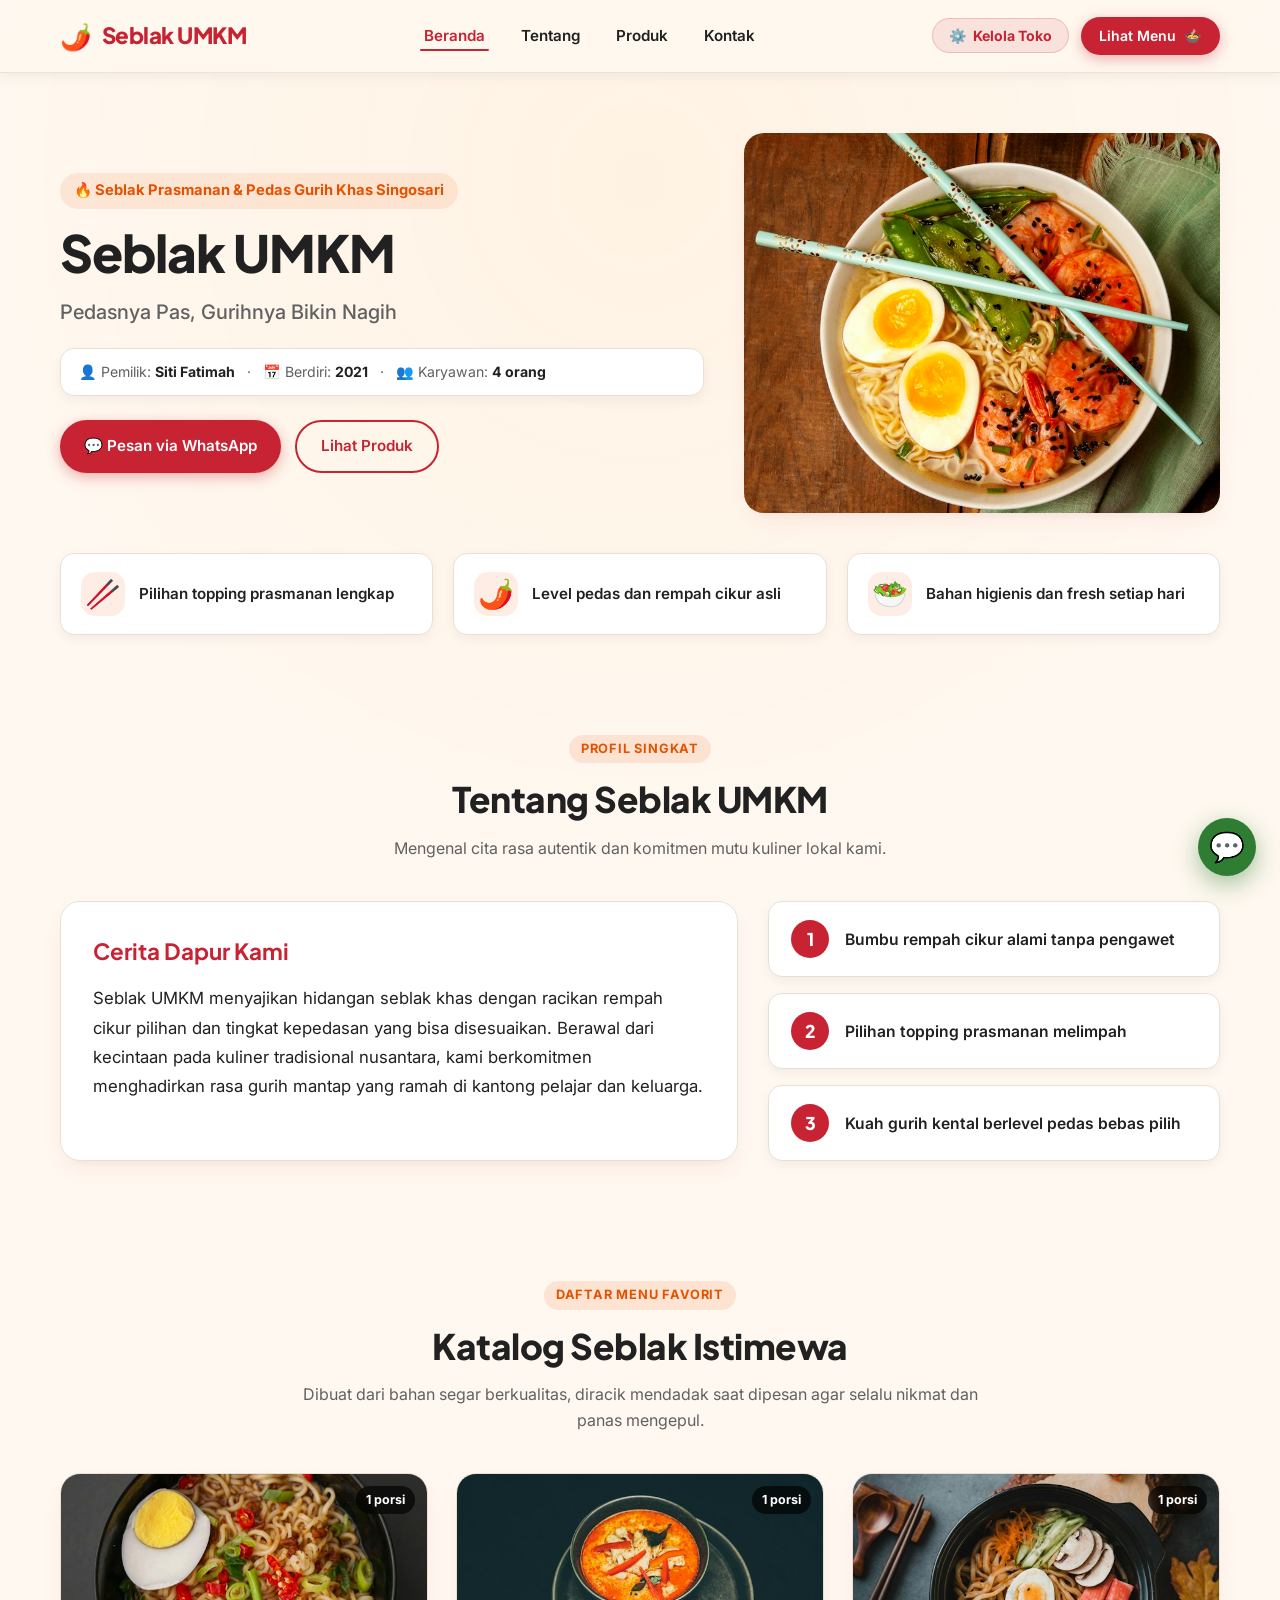
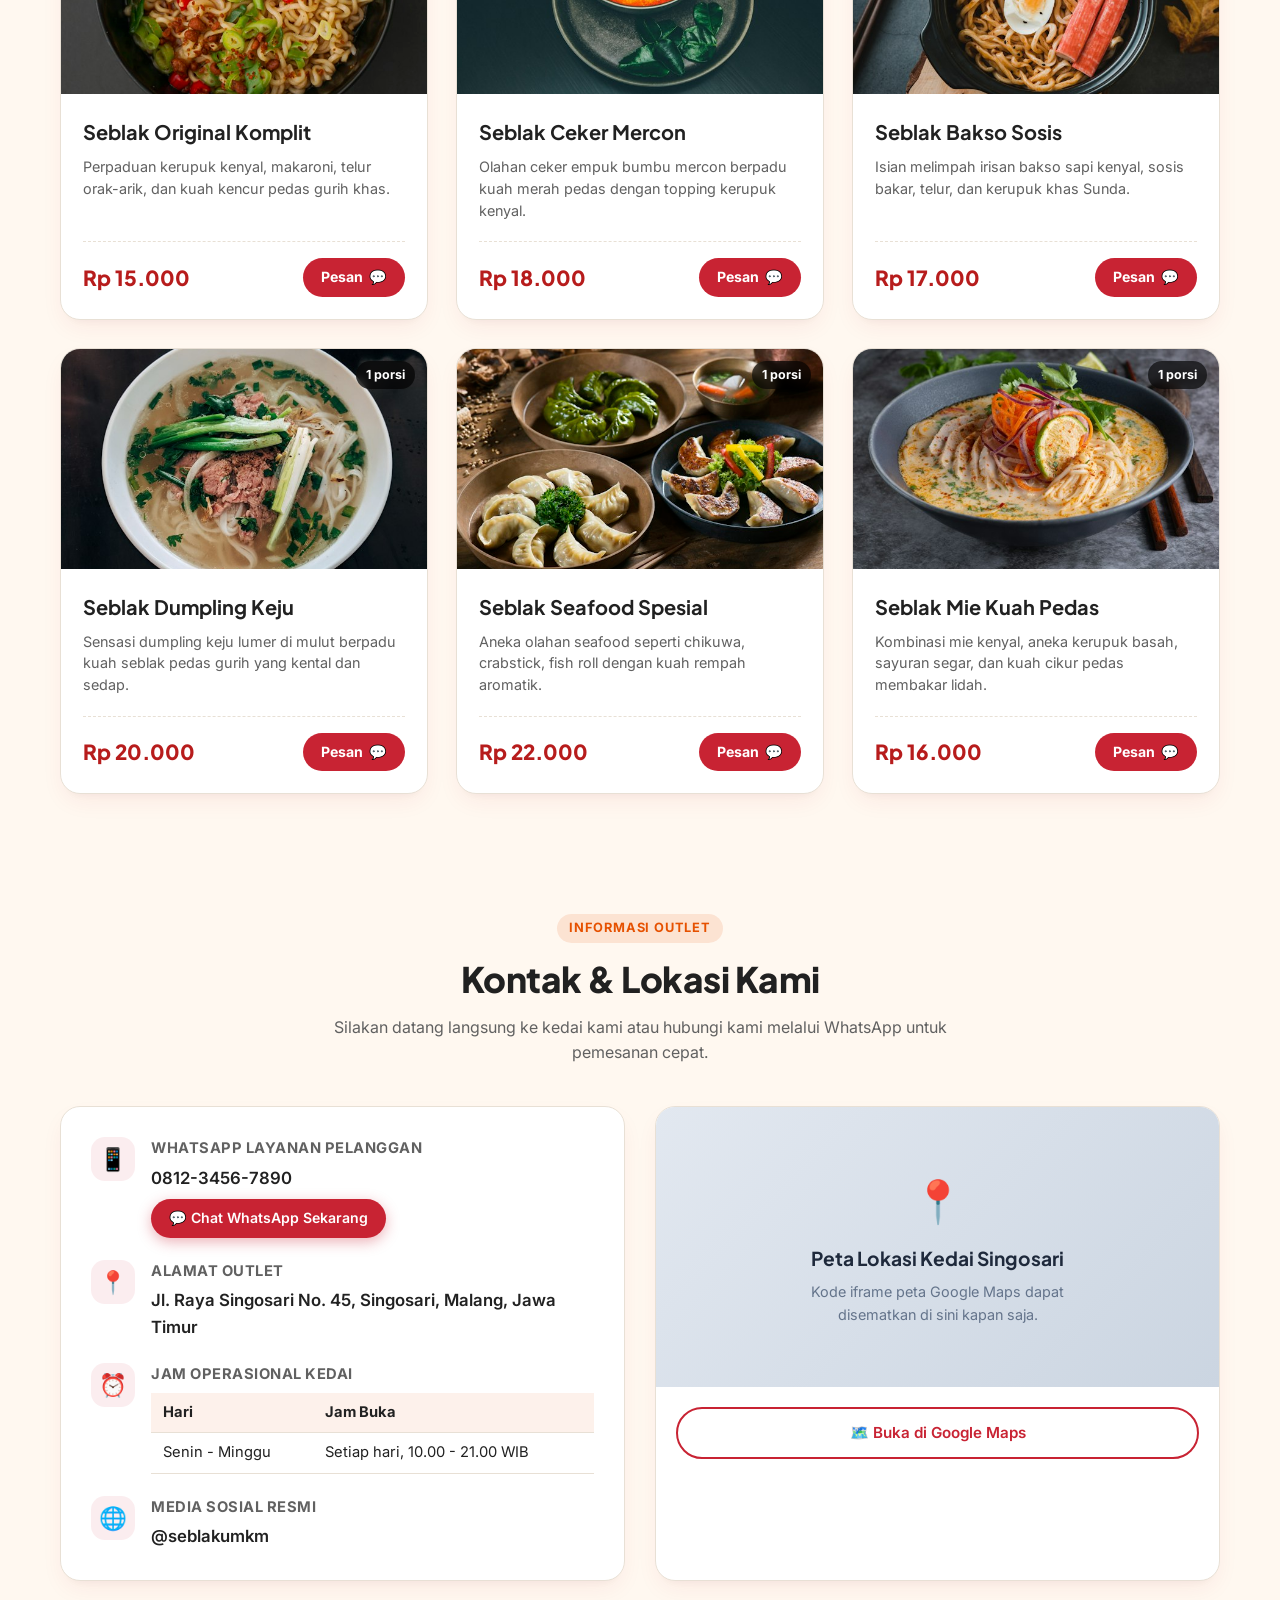
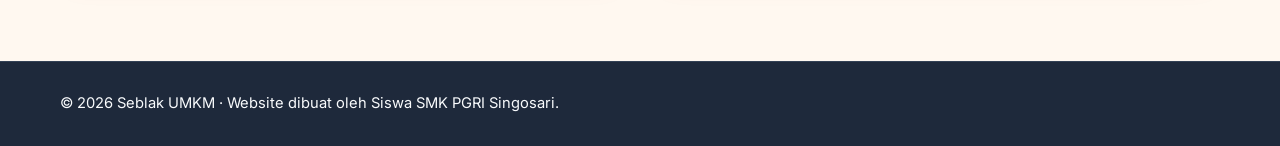
==== commit a95a1491: "Add files via upload" ====
--- a/index.html
+++ b/index.html
@@ -1,253 +1,636 @@
-
 <!DOCTYPE html>
 <html lang="id">
 <head>
-  <!-- Pengaturan dasar halaman -->
   <meta charset="UTF-8">
-  <meta name="viewport" content="width=device-width, initial-scale=1">
-  <meta name="theme-color" content="#171323">
-  <meta name="description" content="Jelajahi koleksi buket bunga Beauty Bukett Singosari.">
-  <title>Beauty Bukett Singosari | Flower Atelier</title>
-
-  <!-- Font elegan untuk tampilan butik -->
-  <link rel="preconnect" href="https://fonts.googleapis.com">
-  <link rel="preconnect" href="https://fonts.gstatic.com" crossorigin>
-  <link href="https://fonts.googleapis.com/css2?family=DM+Sans:wght@400;500;600;700&family=Playfair+Display:ital,wght@0,500;0,600;0,700;1,500&display=swap" rel="stylesheet">
-
-  <!-- File CSS dan JavaScript -->
+  <!-- Viewport responsif: menjamin tampilan proporsional di HP (lebar 360px) hingga laptop -->
+  <meta name="viewport" content="width=device-width, initial-scale=1.0">
+  <title>Seblak UMKM - Pedasnya Pas, Gurihnya Bikin Nagih</title>
+  
+  <!-- Lembar Gaya CSS Terpadu -->
   <link rel="stylesheet" href="style.css">
-  <script src="script.js" defer></script>
 </head>
-<body>
-  <!-- Latar aurora bergerak -->
-  <div class="aurora-background" aria-hidden="true">
-    <div class="aurora aurora-one"></div>
-    <div class="aurora aurora-two"></div>
-    <div class="aurora aurora-three"></div>
-    <div class="star-field"></div>
-  </div>
-
-  <!-- Garis progres halaman -->
-  <div class="scroll-progress" id="scrollProgress"></div>
-
-  <!-- Navigasi liquid glass -->
-  <header class="site-header glass">
-    <a class="brand" href="#beranda" aria-label="Beauty Bukett, kembali ke beranda">
-      <span class="brand-logo-wrap">
-        <img src="assets/logo.jpeg" alt="Logo Beauty Bukett" class="brand-logo">
-      </span>
-      <span class="brand-text">
-        <strong>BEAUTY BUKETT</strong>
-        <small>SINGOSARI · FLOWER ATELIER</small>
-      </span>
-    </a>
-
-    <nav class="desktop-nav" aria-label="Navigasi utama">
-      <a href="#beranda">Beranda</a>
-      <a href="#koleksi">Koleksi</a>
-      <a href="#tentang">Tentang</a>
-      <a href="#kontak">Kontak</a>
-    </nav>
-
-    <div class="header-actions">
-      <button class="glass-icon" id="focusSearch" type="button" aria-label="Cari buket" title="Cari buket">
-        <svg viewBox="0 0 24 24" aria-hidden="true"><circle cx="10.8" cy="10.8" r="6.8"/><path d="m16 16 4.5 4.5"/></svg>
+<body class="anim-bg-bubbles">
+
+  <!-- =========================================================================
+       WADAH TEMPLATE ANIMASI BACKGROUND WEBSITE
+       Dikelola secara dinamis oleh script.js (Pilihan: Standar, Partikel, Gradasi, Cahaya)
+       ========================================================================= -->
+  <div id="bg-animation-container" class="bg-animation-container" aria-hidden="true"></div>
+
+  <!-- =========================================================================
+       1. HEADER & NAVIGASI SEMANTIK
+       Sticky bar dengan efek blur kaca, logo teks, dan menu responsif untuk HP & Laptop
+       ========================================================================= -->
+  <header class="header-utama">
+    <div class="kontainer nav-kontainer">
+      <!-- Logo Teks Usaha -->
+      <a href="#beranda" class="logo">
+        <span class="logo-icon">🌶️</span>
+        <span id="pub-logo-nama">Seblak UMKM</span>
+      </a>
+
+      <!-- Tombol Hamburger Menu untuk Tampilan Layar HP -->
+      <button class="nav-toggle" id="nav-toggle-btn" aria-label="Buka navigasi menu">
+        ☰ Menu
       </button>
-      <button class="glass-icon favorite-shortcut" id="showFavorites" type="button" aria-label="Tampilkan favorit" title="Favorit">
-        <svg viewBox="0 0 24 24" aria-hidden="true"><path d="M20.8 8.8c0 5-8.8 10.1-8.8 10.1S3.2 13.8 3.2 8.8A4.6 4.6 0 0 1 12 6.5a4.6 4.6 0 0 1 8.8 2.3Z"/></svg>
-        <span class="count-badge" id="favoriteCount">0</span>
-      </button>
+
+      <!-- Navigasi Menu Publik -->
+      <nav aria-label="Navigasi Utama">
+        <ul class="nav-menu" id="nav-menu-list">
+          <li><a href="#beranda" class="nav-link active">Beranda</a></li>
+          <li><a href="#tentang" class="nav-link">Tentang</a></li>
+          <li><a href="#produk" class="nav-link">Produk</a></li>
+          <li><a href="#kontak" class="nav-link">Kontak</a></li>
+        </ul>
+      </nav>
+
+      <!-- Tombol Aksi Cepat di Header Desktop -->
+      <div class="nav-actions-group">
+        <button type="button" class="btn-nav-admin" id="btn-header-admin" title="Buka Jendela 2 (Panel Kelola)">
+          <span>⚙️</span>
+          <span>Kelola Toko</span>
+        </button>
+        <a href="#produk" class="btn btn-wa" style="padding: 8px 18px; font-size: 0.88rem;">
+          <span>Lihat Menu</span>
+          <span>🍲</span>
+        </a>
+      </div>
     </div>
   </header>
 
+  <!-- =========================================================================
+       KONTEN UTAMA (MAIN SEMANTIK)
+       ========================================================================= -->
   <main>
-    <!-- Pembuka: hanya logo dan sapaan, tanpa foto besar -->
-    <section class="hero" id="beranda">
-      <div class="hero-content">
-        <div class="welcome-pill glass">
-          <span class="live-dot"></span>
-          <span id="welcomeGreeting">Selamat datang</span>
-        </div>
-
-        <div class="hero-logo-stage">
-          <div class="logo-halo"></div>
-          <div class="logo-ring ring-one"></div>
-          <div class="logo-ring ring-two"></div>
-          <div class="hero-logo-card glass">
-            <img src="assets/logo.jpeg" alt="Logo Beauty Bukett Singosari" class="hero-logo">
-          </div>
-          <span class="orbit-spark spark-one">✦</span>
-          <span class="orbit-spark spark-two">✧</span>
-          <span class="orbit-spark spark-three">✳</span>
-        </div>
-
-        <p class="hero-overline">A LITTLE BEAUTY, A LOT OF MEANING</p>
-        <h1>Flowers that speak<br><em>from the heart.</em></h1>
-        <p class="hero-description">
-          Temukan koleksi buket bunga Beauty Bukett Singosari.
-          Pilih buket yang kamu suka, lihat detailnya, lalu tanyakan
-          pemesanan secara langsung melalui WhatsApp.
-        </p>
-
-        <div class="hero-actions">
-          <a class="button button-light" href="#koleksi">Jelajahi koleksi <span>↗</span></a>
-          <a class="hero-text-link" href="#tentang">Kenali kami <span>↓</span></a>
-        </div>
-
-        <div class="hero-bottom-note">
-          <span>BEAUTY BUKETT</span>
-          <span class="note-line"></span>
-          <span>SINGOSARI, INDONESIA</span>
-        </div>
-      </div>
-
-      <a class="scroll-cue" href="#koleksi" aria-label="Gulir ke koleksi">
-        <span></span>
-      </a>
+
+    <!-- -----------------------------------------------------------------------
+         2. BAGIAN BERANDA (HERO SECTION & 3 FAKTA SINGKAT)
+         ----------------------------------------------------------------------- -->
+    <section id="beranda" class="beranda">
+      <div class="kontainer">
+        <div class="hero-grid">
+          <!-- Kolom Teks Beranda -->
+          <div class="hero-text-col">
+            <span class="hero-label" id="pub-hero-label">🔥 Seblak Prasmanan & Pedas Gurih Khas Singosari</span>
+            <h1 class="hero-title" id="pub-hero-title">Seblak UMKM</h1>
+            <p class="hero-slogan" id="pub-hero-slogan">Pedasnya Pas, Gurihnya Bikin Nagih</p>
+            
+            <!-- Identitas Pendiri & Karyawan -->
+            <div class="hero-identitas">
+              <span class="identitas-item">👤 Pemilik: <strong id="pub-hero-pemilik">Siti Fatimah</strong></span>
+              <span>·</span>
+              <span class="identitas-item">📅 Berdiri: <strong id="pub-hero-berdiri">2021</strong></span>
+              <span>·</span>
+              <span class="identitas-item">👥 Karyawan: <strong id="pub-hero-karyawan">4 orang</strong></span>
+            </div>
+
+            <!-- Tombol Aksi (CTA) WhatsApp & Produk -->
+            <div class="hero-buttons">
+              <a href="https://wa.me/6281234567890" target="_blank" rel="noopener noreferrer" class="btn btn-wa" id="pub-btn-hero-wa">
+                <span>💬 Pesan via WhatsApp</span>
+              </a>
+              <a href="#produk" class="btn btn-outline">
+                <span>Lihat Produk</span>
+              </a>
+            </div>
+          </div>
+
+          <!-- Kolom Foto Utama Beranda -->
+          <div class="hero-image-col">
+            <div class="hero-image-wrapper">
+              <img 
+                src="img/seblak-hero.jpg" 
+                alt="Sajian Seblak UMKM pedas gurih khas Singosari" 
+                id="pub-hero-img" 
+                class="hero-img" 
+                onerror="this.src='https://images.unsplash.com/photo-1569718212165-3a8278d5f624?w=800&q=80'"
+              >
+            </div>
+          </div>
+        </div>
+
+        <!-- 3 Fakta Singkat Usaha -->
+        <div class="hero-facts">
+          <div class="fact-card">
+            <div class="fact-icon">🥢</div>
+            <div class="fact-text" id="pub-fakta-1">Pilihan topping prasmanan lengkap</div>
+          </div>
+          <div class="fact-card">
+            <div class="fact-icon">🌶️</div>
+            <div class="fact-text" id="pub-fakta-2">Level pedas dan rempah cikur asli</div>
+          </div>
+          <div class="fact-card">
+            <div class="fact-icon">🥗</div>
+            <div class="fact-text" id="pub-fakta-3">Bahan higienis dan fresh setiap hari</div>
+          </div>
+        </div>
+      </div>
     </section>
 
-    <!-- Katalog buket -->
-    <section class="collection section-shell" id="koleksi">
-      <div class="section-heading">
-        <div>
-          <span class="eyebrow">THE FLOWER COLLECTION</span>
-          <h2>Temukan <em>favoritmu.</em></h2>
-          <p>Jelajahi koleksi dan tekan sebuah produk untuk melihat detailnya.</p>
-        </div>
-        <div class="product-count"><span id="resultCount">6</span><small> BUKET</small></div>
-      </div>
-
-      <!-- Pencarian -->
-      <div class="catalog-search glass" id="searchArea">
-        <svg viewBox="0 0 24 24" aria-hidden="true"><circle cx="10.8" cy="10.8" r="6.8"/><path d="m16 16 4.5 4.5"/></svg>
-        <input id="searchInput" type="search" placeholder="Cari buket..." aria-label="Cari nama buket">
-        <button id="clearSearch" type="button" aria-label="Hapus pencarian" hidden>×</button>
-      </div>
-
-      <!-- Filter dan pengurutan -->
-      <div class="catalog-tools">
-        <div class="filter-pills" aria-label="Filter koleksi">
-          <button class="filter-pill active" type="button" data-filter="all">Semua</button>
-          <button class="filter-pill" type="button" data-filter="buket">Buket bunga</button>
-          <button class="filter-pill" type="button" data-filter="favorites">Favorit ♡</button>
-        </div>
-        <div class="sort-wrap">
-          <label for="sortSelect">Urutkan</label>
-          <select id="sortSelect">
-            <option value="default">Pilihan</option>
-            <option value="az">Nama A–Z</option>
-            <option value="za">Nama Z–A</option>
-          </select>
-        </div>
-      </div>
-
-      <!-- Kartu produk dirender melalui JavaScript -->
-      <div class="product-grid" id="productGrid" aria-live="polite"></div>
-
-      <!-- Tampilan ketika tidak ada hasil -->
-      <div class="empty-state glass" id="emptyState" hidden>
-        <span>✧</span>
-        <h3>Belum ada hasil</h3>
-        <p>Coba kata kunci lain atau tampilkan semua produk.</p>
-        <button class="button button-light" id="resetFilters" type="button">Tampilkan semua</button>
-      </div>
-
-      <!-- Riwayat produk yang pernah dilihat -->
-      <div class="recent-section" id="recentSection" hidden>
-        <div class="recent-heading">
-          <h3>Baru kamu lihat</h3>
-          <button class="subtle-button" id="clearRecent" type="button">Hapus riwayat</button>
-        </div>
-        <div class="recent-grid" id="recentList"></div>
+    <!-- -----------------------------------------------------------------------
+         3. BAGIAN TENTANG USAHA (ABOUT US & 3 KEUNGGULAN)
+         ----------------------------------------------------------------------- -->
+    <section id="tentang" class="tentang">
+      <div class="kontainer">
+        <div class="section-header">
+          <span class="badge-kategori">Profil Singkat</span>
+          <h2 class="section-title" id="pub-tentang-nama">Tentang Seblak UMKM</h2>
+          <p class="section-subtitle">Mengenal cita rasa autentik dan komitmen mutu kuliner lokal kami.</p>
+        </div>
+
+        <div class="tentang-grid">
+          <!-- Cerita Singkat Usaha (2–3 Kalimat) -->
+          <div class="cerita-box">
+            <h3 class="cerita-judul">Cerita Dapur Kami</h3>
+            <p class="cerita-teks" id="pub-cerita-teks">
+              Seblak UMKM menyajikan hidangan seblak khas dengan racikan rempah cikur pilihan dan tingkat kepedasan yang bisa disesuaikan. Berawal dari kecintaan pada kuliner tradisional nusantara, kami berkomitmen menghadirkan rasa gurih mantap yang ramah di kantong pelajar dan keluarga.
+            </p>
+          </div>
+
+          <!-- 3 Keunggulan Toko -->
+          <div class="keunggulan-list">
+            <div class="keunggulan-item">
+              <span class="keunggulan-nomor">1</span>
+              <p class="keunggulan-teks" id="pub-keunggulan-1">Bumbu rempah cikur alami tanpa pengawet</p>
+            </div>
+            <div class="keunggulan-item">
+              <span class="keunggulan-nomor">2</span>
+              <p class="keunggulan-teks" id="pub-keunggulan-2">Pilihan topping prasmanan melimpah</p>
+            </div>
+            <div class="keunggulan-item">
+              <span class="keunggulan-nomor">3</span>
+              <p class="keunggulan-teks" id="pub-keunggulan-3">Kuah gurih kental berlevel pedas bebas pilih</p>
+            </div>
+          </div>
+        </div>
       </div>
     </section>
 
-    <!-- Tentang Beauty Bukett -->
-    <section class="about-section section-shell" id="tentang">
-      <div class="about-glass glass">
-        <div class="about-emblem">
-          <img src="assets/logo.jpeg" alt="Logo Beauty Bukett Singosari" loading="lazy">
-          <span class="emblem-orbit"></span>
-        </div>
-        <div class="about-copy">
-          <span class="eyebrow">ABOUT BEAUTY BUKETT</span>
-          <h2>Small Details.<br><em>Umkm</em></h2>
-          <p>
-            Beauty Bukett Singosari adalah UMKM yang berdiri pada tahun 2017 menjual buket bunga.
-            Lihat pilihan produk yang tersedia di katalog dan hubungi kami
-            untuk menanyakan harga, detail, serta pemesanan.
-          </p>
-          <a class="button button-outline" href="#koleksi">Lihat koleksi <span>↗</span></a>
+    <!-- -----------------------------------------------------------------------
+         4. BAGIAN PRODUK (KATALOG 6 MENU SEBLAK)
+         Responsif: 3 kolom di laptop, 2 kolom di tablet, 1 kolom di HP (360px)
+         ----------------------------------------------------------------------- -->
+    <section id="produk" class="produk">
+      <div class="kontainer">
+        <div class="section-header">
+          <span class="badge-kategori">Daftar Menu Favorit</span>
+          <h2 class="section-title">Katalog Seblak Istimewa</h2>
+          <p class="section-subtitle">Dibuat dari bahan segar berkualitas, diracik mendadak saat dipesan agar selalu nikmat dan panas mengepul.</p>
+        </div>
+
+        <!-- Wadah Kartu Produk yang Di-render Dinamis oleh script.js -->
+        <div class="produk-grid" id="pub-produk-container">
+          <!-- Konten kartu seblak 1 sampai 6 dimuat secara otomatis dari script.js / localStorage -->
         </div>
       </div>
     </section>
 
-    <!-- Kontak dan tautan usaha -->
-    <section class="contact-section section-shell" id="kontak">
-      <div class="section-heading">
-        <div>
-          <span class="eyebrow">LET'S TALK FLOWERS</span>
-          <h2>Say hello <em>to us.</em></h2>
-          <p>Hubungi Beauty Bukett Singosari untuk informasi produk.</p>
-        </div>
-      </div>
-
-      <div class="contact-grid">
-        <a class="contact-card glass" id="whatsappContact" href="#koleksi">
-          <span class="contact-symbol">↗</span>
-          <span class="contact-copy"><small>WHATSAPP</small><strong>Tanya & pesan</strong></span>
-          <span class="contact-arrow">↗</span>
-        </a>
-
-        <a class="contact-card glass" id="instagramLink" href="https://www.instagram.com/" target="_blank" rel="noopener noreferrer">
-          <span class="contact-symbol">◎</span>
-          <span class="contact-copy"><small>INSTAGRAM</small><strong id="instagramLabel">Lihat Instagram</strong></span>
-          <span class="contact-arrow">↗</span>
-        </a>
-
-        <a class="contact-card glass" id="mapsLink" href="https://www.google.com/maps/search/?api=1&query=Beauty%20Bukett%20Singosari" target="_blank" rel="noopener noreferrer">
-          <span class="contact-symbol">⌖</span>
-          <span class="contact-copy"><small>GOOGLE MAPS</small><strong>Cari lokasi usaha</strong></span>
-          <span class="contact-arrow">↗</span>
-        </a>
+    <!-- -----------------------------------------------------------------------
+         5. BAGIAN KONTAK DAN LOKASI
+         Kontak WhatsApp, Jam Buka, Media Sosial, & Tempat Peta Google Maps
+         ----------------------------------------------------------------------- -->
+    <section id="kontak" class="kontak">
+      <div class="kontainer">
+        <div class="section-header">
+          <span class="badge-kategori">Informasi Outlet</span>
+          <h2 class="section-title">Kontak & Lokasi Kami</h2>
+          <p class="section-subtitle">Silakan datang langsung ke kedai kami atau hubungi kami melalui WhatsApp untuk pemesanan cepat.</p>
+        </div>
+
+        <div class="kontak-grid">
+          <!-- Kartu Info Kontak & Jam Buka -->
+          <div class="kontak-info-card">
+            <!-- WhatsApp -->
+            <div class="kontak-item">
+              <div class="kontak-item-icon">📱</div>
+              <div class="kontak-item-detail">
+                <h4>WhatsApp Layanan Pelanggan</h4>
+                <p id="pub-kontak-wa-tampil">0812-3456-7890</p>
+                <div style="margin-top: 8px;">
+                  <a href="https://wa.me/6281234567890" target="_blank" rel="noopener noreferrer" class="btn btn-wa" id="pub-btn-chat-wa" style="padding: 8px 18px; font-size: 0.88rem;">
+                    💬 Chat WhatsApp Sekarang
+                  </a>
+                </div>
+              </div>
+            </div>
+
+            <!-- Alamat Lengkap -->
+            <div class="kontak-item">
+              <div class="kontak-item-icon">📍</div>
+              <div class="kontak-item-detail">
+                <h4>Alamat Outlet</h4>
+                <p id="pub-kontak-alamat">Jl. Raya Singosari No. 45, Singosari, Malang, Jawa Timur</p>
+              </div>
+            </div>
+
+            <!-- Tabel Jam Buka Semantik -->
+            <div class="kontak-item">
+              <div class="kontak-item-icon">⏰</div>
+              <div class="kontak-item-detail" style="width: 100%;">
+                <h4>Jam Operasional Kedai</h4>
+                <table class="tabel-jam-buka">
+                  <thead>
+                    <tr>
+                      <th>Hari</th>
+                      <th>Jam Buka</th>
+                    </tr>
+                  </thead>
+                  <tbody>
+                    <tr>
+                      <td>Senin - Minggu</td>
+                      <td id="pub-kontak-jam">Setiap hari, 10.00 - 21.00 WIB</td>
+                    </tr>
+                  </tbody>
+                </table>
+              </div>
+            </div>
+
+            <!-- Media Sosial -->
+            <div class="kontak-item">
+              <div class="kontak-item-icon">🌐</div>
+              <div class="kontak-item-detail">
+                <h4>Media Sosial Resmi</h4>
+                <p id="pub-kontak-medsos">@seblakumkm</p>
+              </div>
+            </div>
+          </div>
+
+          <!-- Wadah Tempat Peta Google Maps -->
+          <div class="peta-wrapper">
+            <!-- TEMPEL KODE IFRAME GOOGLE MAPS DI SINI -->
+            <div class="peta-mockup">
+              <div class="peta-icon">📍</div>
+              <h3 style="font-family: var(--font-judul); font-size: 1.2rem; color: #1E293B; margin-bottom: 6px;">Peta Lokasi Kedai Singosari</h3>
+              <p style="font-size: 0.9rem; color: #64748B; max-width: 320px;">
+                <!-- TEMPEL KODE IFRAME GOOGLE MAPS DI SINI -->
+                Kode iframe peta Google Maps dapat disematkan di sini kapan saja.
+              </p>
+            </div>
+
+            <!-- Tombol Buka di Google Maps -->
+            <div class="peta-actions">
+              <a href="https://maps.google.com" target="_blank" rel="noopener noreferrer" class="btn btn-outline" id="pub-btn-maps" style="width: 100%;">
+                <span>🗺️ Buka di Google Maps</span>
+              </a>
+            </div>
+          </div>
+        </div>
       </div>
     </section>
+
   </main>
 
-  <!-- Footer -->
-  <footer class="site-footer">
-    <div class="footer-inner">
-      <a class="brand footer-brand" href="#beranda">
-        <span class="brand-logo-wrap"><img src="assets/logo.jpeg" alt="" class="brand-logo"></span>
-        <span class="brand-text"><strong>BEAUTY BUKETT</strong><small>SINGOSARI · FLOWER ATELIER</small></span>
-      </a>
-      <p>Beauty Bukett Singosari · Buket bunga</p>
-      <a href="#beranda" class="back-top">Kembali ke atas ↑</a>
+  <!-- =========================================================================
+       6. FOOTER SEMANTIK
+       Hak cipta dan tautan kecil menuju panel admin
+       ========================================================================= -->
+  <footer class="footer-utama">
+    <div class="kontainer footer-content">
+      <p>© <span id="pub-footer-tahun">2026</span> <span id="pub-footer-nama-usaha">Seblak UMKM</span> · Website dibuat oleh <span id="pub-footer-kelompok">Siswa SMK PGRI Singosari</span>.</p>
     </div>
   </footer>
 
-  <!-- Navigasi praktis di layar HP -->
-  <nav class="mobile-nav glass" aria-label="Navigasi bawah">
-    <a href="#beranda"><span>⌂</span><small>Beranda</small></a>
-    <a href="#koleksi"><span>✿</span><small>Koleksi</small></a>
-    <button id="mobileSearch" type="button"><span>⌕</span><small>Cari</small></button>
-    <a href="#kontak"><span>♡</span><small>Kontak</small></a>
-  </nav>
-
-  <!-- Modal detail produk -->
-  <div class="modal-backdrop" id="detailBackdrop" hidden>
-    <section class="detail-modal glass" role="dialog" aria-modal="true" aria-labelledby="detailName">
-      <button class="modal-close" id="closeDetail" type="button" aria-label="Tutup detail">×</button>
-      <div id="detailContent"></div>
-    </section>
+  <!-- =========================================================================
+       7. TOMBOL MENGAMBANG (FLOATING ACTION BUTTONS)
+       ========================================================================= -->
+  <!-- Tombol WhatsApp Mengambang di Pojok Kanan Bawah -->
+  <a href="https://wa.me/6281234567890" target="_blank" rel="noopener noreferrer" class="wa-float" id="pub-float-wa" aria-label="Hubungi kami via WhatsApp">
+    💬
+  </a>
+
+  <!-- =========================================================================
+       MODAL LOGIN PINTU MASUK ADMIN (PROTEKSI KATA SANDI)
+       Kata sandi default: makansantai (bisa diganti dari dalam panel)
+       ========================================================================= -->
+  <div class="modal-overlay tersembunyi" id="modal-login-admin">
+    <div class="modal-login-box">
+      <button type="button" class="btn-tutup-modal" style="position: absolute; top: 16px; right: 16px;" onclick="tutupModalAdminLogin()" aria-label="Tutup modal login admin">✕</button>
+      <div class="login-icon">🔐</div>
+      <h2 class="login-title">Panel Kelola UMKM</h2>
+      <p class="login-subtitle">Masukkan kata sandi pengelola untuk mengatur seluruh konten website Seblak UMKM</p>
+
+      <!-- Pesan Peringatan Jika Kata Sandi Salah -->
+      <div class="login-error-msg" id="login-admin-error">
+        Kata sandi salah! Akses ditolak.
+      </div>
+
+      <div class="login-form-group">
+        <label for="input-pass-admin-modal" class="login-label">Kata Sandi Pengelola</label>
+        <input 
+          type="password" 
+          id="input-pass-admin-modal" 
+          class="login-input" 
+          placeholder="Ketik kata sandi di sini..." 
+          autocomplete="current-password"
+        >
+      </div>
+
+      <button type="button" class="btn btn-wa" id="btn-submit-admin-login" style="width: 100%; border-radius: var(--radius-md);">
+        <span>Masuk ke Panel Kelola</span>
+        <span>➔</span>
+      </button>
+
+      <div class="login-hint">
+        💡 <strong>Petunjuk:</strong> Kata sandi default adalah <code>makansantai</code>
+      </div>
+    </div>
   </div>
 
-  <!-- Notifikasi aksi pengguna -->
-  <div class="toast glass" id="toast" role="status" aria-live="polite"></div>
-
-  <!-- Tombol WhatsApp melayang -->
-  <a class="floating-wa" id="floatingWA" href="#kontak" aria-label="Hubungi Beauty Bukett melalui WhatsApp">
-    <span>↗</span><span>WhatsApp</span>
-  </a>
+  <!-- =========================================================================
+       MODAL JENDELA 2: PANEL PENGATURAN LENGKAP DI DALAM HALAMAN
+       Dapat mengubah seluruh teks, upload foto dari file, tema warna, animasi, & ganti sandi
+       ========================================================================= -->
+  <div class="modal-overlay tersembunyi" id="modal-jendela-2">
+    <div class="modal-jendela2-wrapper">
+      
+      <!-- Header Jendela 2 -->
+      <header class="modal-jendela2-header">
+        <div class="modal-jendela2-title">
+          <span>🌶️</span>
+          <span>Panel Kelola Pengaturan Website</span>
+          <span class="badge-status-sync" id="sync-status-badge">🟢 Terhubung Langsung ke Halaman</span>
+        </div>
+        <div style="display: flex; align-items: center; gap: 10px;">
+          <a href="admin.html" target="_blank" class="btn btn-outline" style="padding: 6px 14px; font-size: 0.82rem;" title="Buka dalam tab terpisah">
+            <span>↗️ Tab admin.html</span>
+          </a>
+          <button type="button" class="btn-tutup-modal" onclick="tutupJendela2()" aria-label="Tutup Jendela 2">✕</button>
+        </div>
+      </header>
+
+      <!-- Isi Pengaturan Jendela 2 -->
+      <div class="modal-jendela2-body admin-wrapper" style="padding-top: 10px;">
+        
+        <!-- 1. IDENTITAS USAHA & TEKS BERANDA -->
+        <section class="admin-card">
+          <div class="admin-card-header">
+            <h3 class="admin-card-title">
+              <span>🏪</span>
+              <span>1. Identitas Usaha & Teks Beranda</span>
+            </h3>
+          </div>
+
+          <div class="form-grid-2">
+            <div class="form-group">
+              <label class="form-label" for="adm-nama-usaha">Nama Usaha / Website</label>
+              <input type="text" id="adm-nama-usaha" class="form-input">
+            </div>
+            <div class="form-group">
+              <label class="form-label" for="adm-label-kecil">Label Kecil di Atas Judul</label>
+              <input type="text" id="adm-label-kecil" class="form-input">
+            </div>
+          </div>
+
+          <div class="form-group">
+            <label class="form-label" for="adm-slogan">Slogan Usaha</label>
+            <input type="text" id="adm-slogan" class="form-input">
+          </div>
+
+          <div class="form-grid-3">
+            <div class="form-group">
+              <label class="form-label" for="adm-pemilik">Nama Pemilik</label>
+              <input type="text" id="adm-pemilik" class="form-input">
+            </div>
+            <div class="form-group">
+              <label class="form-label" for="adm-tahun-berdiri">Tahun Berdiri</label>
+              <input type="text" id="adm-tahun-berdiri" class="form-input">
+            </div>
+            <div class="form-group">
+              <label class="form-label" for="adm-karyawan">Jumlah Karyawan</label>
+              <input type="text" id="adm-karyawan" class="form-input">
+            </div>
+          </div>
+
+          <!-- Upload Foto Utama Hero -->
+          <div class="form-group">
+            <label class="form-label">Foto Utama Beranda (Hero Banner)</label>
+            <input type="text" id="adm-foto-hero" class="form-input" placeholder="img/seblak-hero.jpg" style="margin-bottom: 8px;">
+            <div class="file-upload-box">
+              <img src="img/seblak-hero.jpg" id="preview-foto-hero" alt="Preview Foto Utama" class="file-preview-thumb">
+              <div class="file-upload-controls">
+                <label class="btn-file-pilih" for="file-foto-hero">
+                  📁 Pilih Foto dari Laptop...
+                </label>
+                <input type="file" id="file-foto-hero" accept="image/*">
+                <div class="file-nama-info">Foto otomatis dibaca dan disimpan ke peramban.</div>
+              </div>
+            </div>
+          </div>
+
+          <div class="form-group">
+            <label class="form-label" for="adm-alamat">Alamat Lengkap Outlet / Warung</label>
+            <textarea id="adm-alamat" class="form-textarea"></textarea>
+          </div>
+
+          <div class="form-grid-2">
+            <div class="form-group">
+              <label class="form-label" for="adm-no-wa-tampil">WhatsApp (Ditampilkan)</label>
+              <input type="text" id="adm-no-wa-tampil" class="form-input" placeholder="0812-3456-7890">
+            </div>
+            <div class="form-group">
+              <label class="form-label" for="adm-no-wa">Nomor WhatsApp Teknis (Format 62...)</label>
+              <input type="text" id="adm-no-wa" class="form-input" placeholder="6281234567890">
+            </div>
+          </div>
+
+          <div class="form-grid-3">
+            <div class="form-group">
+              <label class="form-label" for="adm-jam-buka">Jam Operasional / Buka</label>
+              <input type="text" id="adm-jam-buka" class="form-input">
+            </div>
+            <div class="form-group">
+              <label class="form-label" for="adm-medsos">Akun Media Sosial</label>
+              <input type="text" id="adm-medsos" class="form-input">
+            </div>
+            <div class="form-group">
+              <label class="form-label" for="adm-nama-kelompok">Nama Kelompok Pembuat (Footer)</label>
+              <input type="text" id="adm-nama-kelompok" class="form-input">
+            </div>
+          </div>
+
+          <div class="form-group">
+            <label class="form-label" for="adm-link-maps">Tautan Google Maps Lokasi Usaha</label>
+            <input type="text" id="adm-link-maps" class="form-input" placeholder="https://maps.google.com">
+          </div>
+        </section>
+
+        <!-- 2. FAKTA SINGKAT, CERITA & KEUNGGULAN -->
+        <section class="admin-card">
+          <div class="admin-card-header">
+            <h3 class="admin-card-title">
+              <span>📖</span>
+              <span>2. Fakta Singkat & Cerita Usaha</span>
+            </h3>
+          </div>
+
+          <div class="form-grid-3">
+            <div class="form-group">
+              <label class="form-label" for="adm-fakta-1">Fakta Singkat 1</label>
+              <input type="text" id="adm-fakta-1" class="form-input">
+            </div>
+            <div class="form-group">
+              <label class="form-label" for="adm-fakta-2">Fakta Singkat 2</label>
+              <input type="text" id="adm-fakta-2" class="form-input">
+            </div>
+            <div class="form-group">
+              <label class="form-label" for="adm-fakta-3">Fakta Singkat 3</label>
+              <input type="text" id="adm-fakta-3" class="form-input">
+            </div>
+          </div>
+
+          <div class="form-group">
+            <label class="form-label" for="adm-cerita">Cerita Singkat Usaha (2–3 Kalimat)</label>
+            <textarea id="adm-cerita" class="form-textarea" style="min-height: 90px;"></textarea>
+          </div>
+
+          <div class="form-grid-3">
+            <div class="form-group">
+              <label class="form-label" for="adm-keunggulan-1">Keunggulan 1</label>
+              <input type="text" id="adm-keunggulan-1" class="form-input">
+            </div>
+            <div class="form-group">
+              <label class="form-label" for="adm-keunggulan-2">Keunggulan 2</label>
+              <input type="text" id="adm-keunggulan-2" class="form-input">
+            </div>
+            <div class="form-group">
+              <label class="form-label" for="adm-keunggulan-3">Keunggulan 3</label>
+              <input type="text" id="adm-keunggulan-3" class="form-input">
+            </div>
+          </div>
+        </section>
+
+        <!-- 3. PENGATURAN WARNA & ANIMASI LATAR BELAKANG -->
+        <section class="admin-card">
+          <div class="admin-card-header">
+            <h3 class="admin-card-title">
+              <span>🎨</span>
+              <span>3. Tema Warna & Animasi Latar Belakang</span>
+            </h3>
+          </div>
+
+          <div class="form-grid-4">
+            <div class="form-group">
+              <label class="form-label" for="adm-warna-utama">Warna Utama</label>
+              <div class="color-picker-box">
+                <input type="color" id="adm-warna-utama" class="color-input">
+                <span style="font-weight: 600; font-size: 0.88rem;">Merah Cabai</span>
+              </div>
+            </div>
+
+            <div class="form-group">
+              <label class="form-label" for="adm-warna-aksen">Warna Aksen</label>
+              <div class="color-picker-box">
+                <input type="color" id="adm-warna-aksen" class="color-input">
+                <span style="font-weight: 600; font-size: 0.88rem;">Oranye Rempah</span>
+              </div>
+            </div>
+
+            <div class="form-group">
+              <label class="form-label" for="adm-warna-latar">Warna Latar Belakang</label>
+              <div class="color-picker-box">
+                <input type="color" id="adm-warna-latar" class="color-input">
+                <span style="font-weight: 600; font-size: 0.88rem;">Krem Lembut</span>
+              </div>
+            </div>
+
+            <div class="form-group">
+              <label class="form-label" for="adm-warna-harga">Warna Penegasan Harga</label>
+              <div class="color-picker-box">
+                <input type="color" id="adm-warna-harga" class="color-input">
+                <span style="font-weight: 600; font-size: 0.88rem;">Merah Pekat</span>
+              </div>
+            </div>
+          </div>
+
+          <!-- Template Animasi Background -->
+          <div class="form-group" style="margin-top: 10px;">
+            <label class="form-label" for="adm-animasi-bg">✨ Pilihan Template Animasi Background Website</label>
+            <select id="adm-animasi-bg" class="form-select">
+              <option value="bubbles">🌶️ Partikel Pedas Melayang (Spicy Bubbles & Cabe Bara)</option>
+              <option value="gradient">🌊 Gelombang Gradasi Hangat (Warm Gradient Wave)</option>
+              <option value="pulse">✨ Cahaya Hangat Berdenyut (Warm Ambient Pulse Glow)</option>
+              <option value="none">⚪ Standar Bersih (Tanpa Animasi)</option>
+            </select>
+          </div>
+        </section>
+
+        <!-- 4. PENGELOLAAN KATALOG 6 MENU SEBLAK -->
+        <section class="admin-card">
+          <div class="admin-card-header">
+            <h3 class="admin-card-title">
+              <span>🍜</span>
+              <span>4. Pengelolaan Katalog 6 Menu Seblak</span>
+            </h3>
+          </div>
+          <p style="color: var(--warna-teks-lembut); margin-bottom: 20px; font-size: 0.92rem;">
+            Ubah nama, porsi, harga, deskripsi, serta ganti foto langsung memilih dari file laptop.
+          </p>
+
+          <div id="admin-form-produk-container">
+            <!-- Di-generate secara dinamis oleh script.js -->
+          </div>
+        </section>
+
+        <!-- 5. KEAMANAN / GANTI KATA SANDI ADMIN -->
+        <section class="admin-card">
+          <div class="admin-card-header">
+            <h3 class="admin-card-title">
+              <span>🔑</span>
+              <span>5. Ganti Kata Sandi Pengelola</span>
+            </h3>
+          </div>
+          <p style="color: var(--warna-teks-lembut); margin-bottom: 16px; font-size: 0.9rem;">
+            Kata sandi default adalah <code>makansantai</code>. Anda dapat mengubahnya sewaktu-waktu di sini.
+          </p>
+
+          <div class="form-grid-3">
+            <div class="form-group">
+              <label class="form-label" for="adm-pass-lama">Kata Sandi Saat Ini</label>
+              <input type="password" id="adm-pass-lama" class="form-input" placeholder="Ketik sandi lama...">
+            </div>
+            <div class="form-group">
+              <label class="form-label" for="adm-pass-baru">Kata Sandi Baru</label>
+              <input type="password" id="adm-pass-baru" class="form-input" placeholder="Minimal 4 karakter...">
+            </div>
+            <div class="form-group">
+              <label class="form-label" for="adm-pass-konfirmasi">Konfirmasi Sandi Baru</label>
+              <input type="password" id="adm-pass-konfirmasi" class="form-input" placeholder="Ulangi sandi baru...">
+            </div>
+          </div>
+
+          <button type="button" class="btn btn-outline" id="btn-ganti-password" style="font-size: 0.88rem; padding: 8px 20px;">
+            <span>🔒 Perbarui Kata Sandi</span>
+          </button>
+        </section>
+
+      </div>
+
+      <!-- Footer Aksi Jendela 2 -->
+      <footer class="modal-jendela2-footer">
+        <div>
+          <strong style="display: block; font-size: 0.95rem; color: var(--warna-teks);">⚡ Auto-Save & Sinkron Langsung</strong>
+          <span style="font-size: 0.82rem; color: var(--warna-teks-lembut);">
+            Setiap perubahan tersimpan ke <code>localStorage</code> dan langsung tampil di Jendela 1.
+          </span>
+        </div>
+
+        <div style="display: flex; gap: 12px; flex-wrap: wrap;">
+          <button type="button" id="btn-reset-default" class="btn btn-outline" style="border-color: #DC2626; color: #DC2626; padding: 10px 18px;">
+            <span>🔄 Reset ke Data Awal</span>
+          </button>
+          <button type="button" id="btn-simpan-semua" class="btn btn-wa" style="padding: 10px 22px;">
+            <span>💾 Simpan & Terapkan</span>
+          </button>
+          <button type="button" class="btn btn-outline" onclick="tutupJendela2()" style="padding: 10px 18px;">
+            <span>✕ Tutup</span>
+          </button>
+        </div>
+      </footer>
+
+    </div>
+  </div>
+
+  <!-- Berkas Logika JavaScript Murni -->
+  <script src="script.js"></script>
 </body>
 </html>
--- a/style.css
+++ b/style.css
@@ -1,975 +1,1472 @@
-
-/* 1. Variabel tema galaksi silver */
+/* ==========================================================================
+   STYLE.CSS - SEBLAK UMKM
+   Dibuat khusus untuk bahan belajar siswa SMK (Rekayasa Perangkat Lunak)
+   Konsep: HTML5 Semantik, CSS3 Variabel di :root, Flexbox, Grid, & Media Query
+   Tampilan: Responsif Penuh (HP 360px hingga Layar Laptop) tanpa horizontal scroll
+   ========================================================================== */
+
+/* --------------------------------------------------------------------------
+   1. IMPORT GOOGLE FONTS & VARIABEL CSS (:root)
+   -------------------------------------------------------------------------- */
+@import url('https://fonts.googleapis.com/css2?family=Inter:wght@400;500;600;700&family=Plus+Jakarta+Sans:wght@600;700;800&display=swap');
+
 :root {
-  --silver: #d9dbe7;
-  --silver-bright: #f5f4fa;
-  --ink: #f8f6ff;
-  --muted: #b9b5c9;
-  --rose: #efb8d3;
-  --violet: #b5a2ff;
-  --line: rgba(255,255,255,.16);
-  --glass: rgba(255,255,255,.075);
-  --glass-strong: rgba(255,255,255,.12);
-  --dark: #11101b;
-  --heading: "Playfair Display", Georgia, serif;
-  --body: "DM Sans", Arial, sans-serif;
-  --ease: cubic-bezier(.2,.75,.2,1);
-  --shadow: 0 24px 80px rgba(0,0,0,.22);
-}
-
-/* 2. Reset dan fondasi */
-* { box-sizing: border-box; }
+  /* Palet Warna Utama (Dapat diubah secara dinamis melalui Panel Admin Jendela 2) */
+  --warna-utama: #C82333;        /* Merah cabai pedas khas seblak */
+  --warna-utama-gelap: #9e1b28;  /* Merah gelap untuk efek hover tombol */
+  --warna-aksen: #E65100;        /* Oranye rempah pedas untuk badge & highlight */
+  --warna-harga: #B71C1C;        /* Merah pekat untuk penegasan harga produk */
+  --warna-latar: #FFF8F0;        /* Latar belakang krem lembut ramah mata */
+
+  /* Warna Pendukung */
+  --warna-kartu: #FFFFFF;        /* Latar belakang putih bersih */
+  --warna-teks: #212121;         /* Teks utama abu gelap tajam */
+  --warna-teks-lembut: #616161;  /* Teks sekunder / deskripsi */
+  --warna-border: #E8E0D5;       /* Garis batas halus bernuansa hangat */
+  --warna-sukses: #2E7D32;       /* Hijau status / WhatsApp */
+  --warna-sukses-hover: #1b5e20;
+
+  /* Tipografi Google Fonts */
+  --font-judul: 'Plus Jakarta Sans', sans-serif;
+  --font-isi: 'Inter', sans-serif;
+
+  /* Kelengkungan Sudut */
+  --radius-sm: 8px;
+  --radius-md: 14px;
+  --radius-lg: 20px;
+  --radius-full: 9999px;
+
+  /* Efek Bayangan */
+  --bayangan-halus: 0 4px 12px rgba(0, 0, 0, 0.05);
+  --bayangan-kartu: 0 10px 25px -5px rgba(200, 35, 51, 0.08), 0 8px 10px -6px rgba(0, 0, 0, 0.04);
+  --bayangan-hover: 0 18px 30px -8px rgba(200, 35, 51, 0.22);
+  --bayangan-modal: 0 25px 50px -12px rgba(0, 0, 0, 0.35);
+
+  /* Transisi Halus */
+  --transisi: all 0.3s cubic-bezier(0.4, 0, 0.2, 1);
+}
+
+/* --------------------------------------------------------------------------
+   2. RESET DASAR & PENGATURAN UMUM
+   -------------------------------------------------------------------------- */
+* {
+  margin: 0;
+  padding: 0;
+  box-sizing: border-box;
+}
 
 html {
   scroll-behavior: smooth;
-  scroll-padding-top: 100px;
+  font-size: 16px;
 }
 
 body {
+  font-family: var(--font-isi);
+  background-color: var(--warna-latar);
+  color: var(--warna-teks);
+  line-height: 1.6;
+  overflow-x: hidden;
   position: relative;
-  isolation: isolate;
   min-height: 100vh;
-  margin: 0;
-  overflow-x: hidden;
-  color: var(--ink);
-  background: var(--dark);
-  font-family: var(--body);
-  line-height: 1.65;
-}
-
-body.lock-scroll { overflow: hidden; }
-
-a { color: inherit; text-decoration: none; }
-button, input, select { font: inherit; }
-button { color: inherit; }
-img { display: block; max-width: 100%; }
-[hidden] { display: none !important; }
-
-button:focus-visible, a:focus-visible,
-input:focus-visible, select:focus-visible {
-  outline: 2px solid var(--rose);
-  outline-offset: 4px;
-}
-
-button { -webkit-tap-highlight-color: transparent; }
-
-.section-shell {
-  position: relative;
-  width: min(1120px, calc(100% - 48px));
-  margin-inline: auto;
-  padding-block: 110px;
-}
-
-h1, h2, h3, p { margin-top: 0; }
-
-h1, h2 {
-  font-family: var(--heading);
-  font-weight: 500;
-  line-height: 1.12;
-  letter-spacing: -.8px;
-}
-
-h1 em, h2 em {
-  color: var(--rose);
-  font-weight: 500;
-}
-
-/* 3. Latar aurora berlapis */
-.aurora-background {
+  transition: background-color 0.4s ease, color 0.4s ease;
+}
+
+img {
+  max-width: 100%;
+  height: auto;
+  display: block;
+}
+
+a {
+  color: inherit;
+  text-decoration: none;
+  transition: var(--transisi);
+}
+
+button {
+  font-family: inherit;
+  cursor: pointer;
+  border: none;
+  background: none;
+  transition: var(--transisi);
+}
+
+/* Kontainer Utama agar konten rapi dan proporsional */
+.kontainer {
+  width: 100%;
+  max-width: 1200px;
+  margin: 0 auto;
+  padding: 0 20px;
+}
+
+/* --------------------------------------------------------------------------
+   3. TEMPLATE ANIMASI BACKGROUND WEBSITE
+   Pilihan: Standar, Partikel Pedas (Bubbles), Gelombang Gradasi, & Cahaya Berdenyut
+   -------------------------------------------------------------------------- */
+.bg-animation-container {
   position: fixed;
-  inset: 0;
-  z-index: -2;
+  top: 0;
+  left: 0;
+  width: 100vw;
+  height: 100vh;
+  pointer-events: none;
+  z-index: -1;
   overflow: hidden;
-  pointer-events: none;
-  background:
-    radial-gradient(ellipse at 50% 0%, #30203d 0%, transparent 55%),
-    linear-gradient(160deg, #11101b, #171329 55%, #101522);
-}
-
-.aurora {
+}
+
+/* Template 1: Partikel Pedas Melayang (Spicy Bubbles) */
+.anim-bg-bubbles .bg-animation-container {
+  background: radial-gradient(circle at 50% 20%, rgba(255, 152, 0, 0.05) 0%, transparent 70%);
+}
+
+.spicy-bubble {
   position: absolute;
-  width: 65vw;
-  height: 65vw;
-  min-width: 400px;
-  min-height: 400px;
+  bottom: -60px;
+  background: radial-gradient(circle, rgba(200, 35, 51, 0.28) 0%, rgba(230, 81, 0, 0.12) 70%, transparent 100%);
   border-radius: 50%;
-  opacity: .32;
-  filter: blur(90px);
-  will-change: transform;
-}
-
-.aurora-one {
+  animation: melayangKeAtas linear infinite;
+  filter: blur(1px);
+}
+
+@keyframes melayangKeAtas {
+  0% {
+    transform: translateY(0) scale(0.8) rotate(0deg);
+    opacity: 0;
+  }
+  20% {
+    opacity: 0.7;
+  }
+  80% {
+    opacity: 0.7;
+  }
+  100% {
+    transform: translateY(-110vh) scale(1.3) rotate(360deg);
+    opacity: 0;
+  }
+}
+
+/* Template 2: Gelombang Gradasi Dinamis (Warm Gradient Wave) */
+.anim-bg-gradient {
+  background: linear-gradient(135deg, var(--warna-latar) 0%, #FFE0D0 25%, #FFF0E5 50%, #FFDFD3 75%, var(--warna-latar) 100%) !important;
+  background-size: 400% 400% !important;
+  animation: gelombangGradasi 18s ease infinite !important;
+}
+
+@keyframes gelombangGradasi {
+  0% { background-position: 0% 50%; }
+  50% { background-position: 100% 50%; }
+  100% { background-position: 0% 50%; }
+}
+
+/* Template 3: Cahaya Hangat Berdenyut (Warm Pulse Ambient Glow) */
+.anim-bg-pulse .bg-animation-container::before {
+  content: '';
+  position: absolute;
   top: -20%;
   left: -20%;
-  background: radial-gradient(circle, #8c55d7, #6037a1 35%, transparent 70%);
-  animation: aurora-drift-one 24s ease-in-out infinite alternate;
-}
-
-.aurora-two {
-  top: 25%;
-  right: -25%;
-  background: radial-gradient(circle, #267ca7, #4653a0 35%, transparent 72%);
-  animation: aurora-drift-two 29s ease-in-out infinite alternate;
-}
-
-.aurora-three {
-  bottom: -35%;
-  left: 15%;
-  background: radial-gradient(circle, #a34e91, #754bba 38%, transparent 72%);
-  animation: aurora-drift-three 32s ease-in-out infinite alternate;
-}
-
-.star-field {
+  width: 140%;
+  height: 140%;
+  background: radial-gradient(circle at center, rgba(230, 81, 0, 0.15) 0%, rgba(200, 35, 51, 0.08) 40%, transparent 70%);
+  animation: denyutCahaya 8s ease-in-out infinite;
+}
+
+@keyframes denyutCahaya {
+  0%, 100% {
+    transform: scale(0.9);
+    opacity: 0.5;
+  }
+  50% {
+    transform: scale(1.15);
+    opacity: 0.9;
+  }
+}
+
+/* --------------------------------------------------------------------------
+   4. HEADER & NAVIGASI SEMANTIK (RESPONSIF HP 360px & LAPTOP)
+   -------------------------------------------------------------------------- */
+.header-utama {
+  position: sticky;
+  top: 0;
+  z-index: 1000;
+  background-color: rgba(255, 248, 240, 0.94);
+  backdrop-filter: blur(12px);
+  -webkit-backdrop-filter: blur(12px);
+  border-bottom: 1px solid rgba(232, 224, 213, 0.8);
+  box-shadow: var(--bayangan-halus);
+  transition: var(--transisi);
+}
+
+.nav-kontainer {
+  display: flex;
+  align-items: center;
+  justify-content: space-between;
+  height: 72px;
+}
+
+/* Logo Teks */
+.logo {
+  display: flex;
+  align-items: center;
+  gap: 10px;
+  font-family: var(--font-judul);
+  font-size: 1.4rem;
+  font-weight: 800;
+  color: var(--warna-utama);
+  letter-spacing: -0.5px;
+}
+
+.logo-icon {
+  font-size: 1.6rem;
+  animation: goyangCabai 3s ease-in-out infinite;
+}
+
+@keyframes goyangCabai {
+  0%, 100% { transform: rotate(0deg); }
+  25% { transform: rotate(-8deg); }
+  75% { transform: rotate(8deg); }
+}
+
+/* Menu Navigasi Desktop */
+.nav-menu {
+  display: flex;
+  align-items: center;
+  gap: 28px;
+  list-style: none;
+}
+
+.nav-link {
+  font-size: 0.95rem;
+  font-weight: 600;
+  color: var(--warna-teks);
+  padding: 6px 4px;
+  position: relative;
+}
+
+.nav-link:hover,
+.nav-link.active {
+  color: var(--warna-utama);
+}
+
+.nav-link::after {
+  content: '';
   position: absolute;
-  inset: 0;
-  opacity: .27;
-  background-image:
-    radial-gradient(1px 1px at 12% 19%, white 99%, transparent),
-    radial-gradient(2px 2px at 31% 67%, white 99%, transparent),
-    radial-gradient(1px 1px at 76% 21%, white 99%, transparent),
-    radial-gradient(1px 1px at 89% 61%, white 99%, transparent),
-    radial-gradient(2px 2px at 55% 44%, white 99%, transparent),
-    radial-gradient(1px 1px at 22% 88%, white 99%, transparent),
-    radial-gradient(1px 1px at 67% 84%, white 99%, transparent),
-    radial-gradient(1px 1px at 44% 12%, white 99%, transparent);
-  background-size: 320px 320px;
-  animation: stars-twinkle 8s ease-in-out infinite alternate;
-}
-
-/* 4. Liquid glass */
-.glass {
-  border: 1px solid var(--line);
-  background: var(--glass);
-  box-shadow: inset 0 1px 0 rgba(255,255,255,.12), 0 12px 45px rgba(0,0,0,.09);
-  -webkit-backdrop-filter: blur(24px) saturate(150%);
-  backdrop-filter: blur(24px) saturate(150%);
-}
-
-.scroll-progress {
-  position: fixed;
-  inset: 0 auto auto 0;
-  z-index: 300;
+  bottom: 0;
+  left: 0;
   width: 0;
   height: 2px;
-  background: linear-gradient(90deg, #a5d8ff, #d6b7ff, #f4b9d6);
-}
-
-/* 5. Header dan logo */
-.site-header {
+  background-color: var(--warna-utama);
+  transition: width 0.3s ease;
+  border-radius: var(--radius-full);
+}
+
+.nav-link:hover::after,
+.nav-link.active::after {
+  width: 100%;
+}
+
+/* Tombol Aksi Header */
+.nav-actions-group {
+  display: flex;
+  align-items: center;
+  gap: 12px;
+}
+
+.btn-nav-admin {
+  display: inline-flex;
+  align-items: center;
+  gap: 6px;
+  padding: 8px 16px;
+  background-color: rgba(200, 35, 51, 0.1);
+  color: var(--warna-utama);
+  font-size: 0.88rem;
+  font-weight: 700;
+  border-radius: var(--radius-full);
+  border: 1.5px solid rgba(200, 35, 51, 0.2);
+  transition: var(--transisi);
+}
+
+.btn-nav-admin:hover {
+  background-color: var(--warna-utama);
+  color: #FFFFFF;
+  transform: translateY(-2px);
+}
+
+/* Tombol Hamburger HP */
+.nav-toggle {
+  display: none;
+  font-size: 1rem;
+  font-weight: 700;
+  padding: 8px 14px;
+  background-color: var(--warna-utama);
+  color: #FFFFFF;
+  border-radius: var(--radius-md);
+}
+
+/* --------------------------------------------------------------------------
+   5. KOMPONEN TOMBOL & BADGE
+   -------------------------------------------------------------------------- */
+.btn {
+  display: inline-flex;
+  align-items: center;
+  justify-content: center;
+  gap: 8px;
+  padding: 12px 24px;
+  font-size: 0.95rem;
+  font-weight: 600;
+  border-radius: var(--radius-full);
+  cursor: pointer;
+  transition: var(--transisi);
+  text-align: center;
+}
+
+.btn-wa {
+  background-color: var(--warna-utama);
+  color: #FFFFFF;
+  box-shadow: 0 4px 14px rgba(200, 35, 51, 0.35);
+}
+
+.btn-wa:hover {
+  background-color: var(--warna-utama-gelap);
+  box-shadow: 0 6px 20px rgba(200, 35, 51, 0.45);
+  transform: translateY(-2px);
+}
+
+.btn-outline {
+  background-color: transparent;
+  color: var(--warna-utama);
+  border: 2px solid var(--warna-utama);
+}
+
+.btn-outline:hover {
+  background-color: var(--warna-utama);
+  color: #FFFFFF;
+  transform: translateY(-2px);
+}
+
+.badge-kategori {
+  display: inline-block;
+  padding: 4px 12px;
+  background-color: rgba(230, 81, 0, 0.12);
+  color: var(--warna-aksen);
+  font-size: 0.8rem;
+  font-weight: 700;
+  border-radius: var(--radius-full);
+  text-transform: uppercase;
+  letter-spacing: 0.8px;
+  margin-bottom: 8px;
+}
+
+/* --------------------------------------------------------------------------
+   6. BAGIAN BERANDA (HERO SECTION) & 3 FAKTA SINGKAT
+   -------------------------------------------------------------------------- */
+.beranda {
+  padding: 60px 0 40px;
+}
+
+.hero-grid {
+  display: grid;
+  grid-template-columns: 1.15fr 0.85fr;
+  align-items: center;
+  gap: 40px;
+  margin-bottom: 40px;
+}
+
+.hero-label {
+  display: inline-block;
+  font-size: 0.92rem;
+  font-weight: 700;
+  color: var(--warna-aksen);
+  background-color: rgba(230, 81, 0, 0.1);
+  padding: 6px 14px;
+  border-radius: var(--radius-full);
+  margin-bottom: 14px;
+}
+
+.hero-title {
+  font-family: var(--font-judul);
+  font-size: 3.2rem;
+  font-weight: 800;
+  color: var(--warna-teks);
+  line-height: 1.15;
+  margin-bottom: 14px;
+  letter-spacing: -1px;
+}
+
+.hero-slogan {
+  font-size: 1.25rem;
+  color: var(--warna-teks-lembut);
+  margin-bottom: 20px;
+  font-weight: 500;
+}
+
+.hero-identitas {
+  display: flex;
+  flex-wrap: wrap;
+  align-items: center;
+  gap: 12px;
+  background-color: #FFFFFF;
+  padding: 12px 18px;
+  border-radius: var(--radius-md);
+  box-shadow: var(--bayangan-halus);
+  border: 1px solid var(--warna-border);
+  margin-bottom: 24px;
+  font-size: 0.88rem;
+  color: var(--warna-teks-lembut);
+}
+
+.hero-identitas strong {
+  color: var(--warna-teks);
+}
+
+.hero-buttons {
+  display: flex;
+  gap: 14px;
+  flex-wrap: wrap;
+}
+
+.hero-image-wrapper {
+  position: relative;
+  border-radius: var(--radius-lg);
+  overflow: hidden;
+  box-shadow: var(--bayangan-kartu);
+}
+
+.hero-img {
+  width: 100%;
+  height: 380px;
+  object-fit: cover;
+  transition: transform 0.5s ease;
+}
+
+.hero-image-wrapper:hover .hero-img {
+  transform: scale(1.03);
+}
+
+/* 3 Fakta Singkat Usaha */
+.hero-facts {
+  display: grid;
+  grid-template-columns: repeat(3, 1fr);
+  gap: 20px;
+  margin-top: 20px;
+}
+
+.fact-card {
+  background-color: #FFFFFF;
+  border: 1px solid var(--warna-border);
+  border-radius: var(--radius-md);
+  padding: 18px 20px;
+  display: flex;
+  align-items: center;
+  gap: 14px;
+  box-shadow: var(--bayangan-halus);
+  transition: var(--transisi);
+}
+
+.fact-card:hover {
+  transform: translateY(-4px);
+  box-shadow: var(--bayangan-kartu);
+  border-color: var(--warna-aksen);
+}
+
+.fact-icon {
+  font-size: 1.8rem;
+  min-width: 44px;
+  height: 44px;
+  background-color: rgba(230, 81, 0, 0.1);
+  border-radius: var(--radius-md);
+  display: flex;
+  align-items: center;
+  justify-content: center;
+}
+
+.fact-text {
+  font-size: 0.95rem;
+  font-weight: 600;
+  color: var(--warna-teks);
+}
+
+/* --------------------------------------------------------------------------
+   7. BAGIAN TENTANG USAHA & KEUNGGULAN
+   -------------------------------------------------------------------------- */
+.tentang {
+  padding: 60px 0;
+}
+
+.section-header {
+  text-align: center;
+  max-width: 680px;
+  margin: 0 auto 40px;
+}
+
+.section-title {
+  font-family: var(--font-judul);
+  font-size: 2.2rem;
+  font-weight: 800;
+  color: var(--warna-teks);
+  letter-spacing: -0.5px;
+  margin-bottom: 8px;
+}
+
+.section-subtitle {
+  color: var(--warna-teks-lembut);
+  font-size: 1rem;
+}
+
+.tentang-grid {
+  display: grid;
+  grid-template-columns: 1.2fr 0.8fr;
+  gap: 30px;
+  align-items: stretch;
+}
+
+.cerita-box {
+  background-color: #FFFFFF;
+  border: 1px solid var(--warna-border);
+  border-radius: var(--radius-lg);
+  padding: 32px;
+  box-shadow: var(--bayangan-kartu);
+}
+
+.cerita-judul {
+  font-family: var(--font-judul);
+  font-size: 1.4rem;
+  color: var(--warna-utama);
+  margin-bottom: 14px;
+}
+
+.cerita-teks {
+  color: var(--warna-teks);
+  font-size: 1.05rem;
+  line-height: 1.75;
+}
+
+.keunggulan-list {
+  display: flex;
+  flex-direction: column;
+  gap: 16px;
+}
+
+.keunggulan-item {
+  background-color: #FFFFFF;
+  border: 1px solid var(--warna-border);
+  border-radius: var(--radius-md);
+  padding: 18px 22px;
+  display: flex;
+  align-items: center;
+  gap: 16px;
+  box-shadow: var(--bayangan-halus);
+  transition: var(--transisi);
+}
+
+.keunggulan-item:hover {
+  transform: translateX(6px);
+  border-color: var(--warna-utama);
+}
+
+.keunggulan-nomor {
+  min-width: 38px;
+  height: 38px;
+  background-color: var(--warna-utama);
+  color: #FFFFFF;
+  font-family: var(--font-judul);
+  font-weight: 800;
+  font-size: 1.1rem;
+  border-radius: 50%;
+  display: flex;
+  align-items: center;
+  justify-content: center;
+}
+
+.keunggulan-teks {
+  font-size: 0.98rem;
+  font-weight: 600;
+  color: var(--warna-teks);
+}
+
+/* --------------------------------------------------------------------------
+   8. BAGIAN PRODUK (KATALOG 6 MENU SEBLAK)
+   Responsif: 3 kolom di laptop, 2 kolom di tablet, 1 kolom di HP (360px)
+   -------------------------------------------------------------------------- */
+.produk {
+  padding: 60px 0;
+}
+
+.produk-grid {
+  display: grid;
+  grid-template-columns: repeat(3, 1fr);
+  gap: 28px;
+}
+
+.produk-card {
+  background-color: var(--warna-kartu);
+  border: 1px solid var(--warna-border);
+  border-radius: var(--radius-lg);
+  overflow: hidden;
+  box-shadow: var(--bayangan-kartu);
+  display: flex;
+  flex-direction: column;
+  transition: var(--transisi);
+}
+
+.produk-card:hover {
+  transform: translateY(-8px);
+  box-shadow: var(--bayangan-hover);
+  border-color: rgba(200, 35, 51, 0.4);
+}
+
+.produk-img-wrapper {
+  position: relative;
+  width: 100%;
+  height: 220px;
+  overflow: hidden;
+  background-color: #F1F5F9;
+}
+
+.produk-img {
+  width: 100%;
+  height: 100%;
+  object-fit: cover;
+  transition: transform 0.5s ease;
+}
+
+.produk-card:hover .produk-img {
+  transform: scale(1.06);
+}
+
+.produk-badge-porsi {
+  position: absolute;
+  top: 12px;
+  right: 12px;
+  background-color: rgba(0, 0, 0, 0.65);
+  backdrop-filter: blur(4px);
+  color: #FFFFFF;
+  font-size: 0.78rem;
+  font-weight: 700;
+  padding: 4px 10px;
+  border-radius: var(--radius-full);
+}
+
+.produk-body {
+  padding: 22px;
+  display: flex;
+  flex-direction: column;
+  flex-grow: 1;
+}
+
+.produk-nama {
+  font-family: var(--font-judul);
+  font-size: 1.25rem;
+  font-weight: 700;
+  color: var(--warna-teks);
+  margin-bottom: 8px;
+}
+
+.produk-deskripsi {
+  font-size: 0.9rem;
+  color: var(--warna-teks-lembut);
+  line-height: 1.5;
+  margin-bottom: 20px;
+  flex-grow: 1;
+}
+
+.produk-footer {
+  display: flex;
+  align-items: center;
+  justify-content: space-between;
+  border-top: 1px dashed var(--warna-border);
+  padding-top: 16px;
+  margin-top: auto;
+}
+
+.produk-harga {
+  font-family: var(--font-judul);
+  font-size: 1.3rem;
+  font-weight: 800;
+  color: var(--warna-harga);
+}
+
+.btn-pesan-produk {
+  display: inline-flex;
+  align-items: center;
+  gap: 6px;
+  padding: 8px 18px;
+  background-color: var(--warna-utama);
+  color: #FFFFFF;
+  border-radius: var(--radius-full);
+  font-weight: 700;
+  font-size: 0.88rem;
+  transition: var(--transisi);
+}
+
+.btn-pesan-produk:hover {
+  background-color: var(--warna-utama-gelap);
+  transform: translateY(-2px);
+}
+
+/* --------------------------------------------------------------------------
+   9. BAGIAN KONTAK & LOKASI
+   -------------------------------------------------------------------------- */
+.kontak {
+  padding: 60px 0 80px;
+}
+
+.kontak-grid {
+  display: grid;
+  grid-template-columns: 1fr 1fr;
+  gap: 30px;
+}
+
+.kontak-info-card {
+  background-color: #FFFFFF;
+  border: 1px solid var(--warna-border);
+  border-radius: var(--radius-lg);
+  padding: 30px;
+  box-shadow: var(--bayangan-kartu);
+  display: flex;
+  flex-direction: column;
+  gap: 22px;
+}
+
+.kontak-item {
+  display: flex;
+  align-items: flex-start;
+  gap: 16px;
+}
+
+.kontak-item-icon {
+  font-size: 1.4rem;
+  min-width: 44px;
+  height: 44px;
+  background-color: rgba(200, 35, 51, 0.08);
+  border-radius: var(--radius-md);
+  display: flex;
+  align-items: center;
+  justify-content: center;
+  color: var(--warna-utama);
+}
+
+.kontak-item-detail h4 {
+  font-size: 0.92rem;
+  font-weight: 700;
+  color: var(--warna-teks-lembut);
+  text-transform: uppercase;
+  letter-spacing: 0.5px;
+  margin-bottom: 4px;
+}
+
+.kontak-item-detail p {
+  font-size: 1.05rem;
+  font-weight: 600;
+  color: var(--warna-teks);
+}
+
+.tabel-jam-buka {
+  width: 100%;
+  border-collapse: collapse;
+  margin-top: 6px;
+  font-size: 0.92rem;
+}
+
+.tabel-jam-buka th,
+.tabel-jam-buka td {
+  padding: 8px 12px;
+  text-align: left;
+  border-bottom: 1px solid var(--warna-border);
+}
+
+.tabel-jam-buka th {
+  background-color: rgba(230, 81, 0, 0.08);
+  color: var(--warna-teks);
+  font-weight: 700;
+}
+
+/* Kotak Peta Google Maps */
+.peta-wrapper {
+  background-color: #FFFFFF;
+  border: 1px solid var(--warna-border);
+  border-radius: var(--radius-lg);
+  overflow: hidden;
+  box-shadow: var(--bayangan-kartu);
+  display: flex;
+  flex-direction: column;
+}
+
+.peta-mockup {
+  background: linear-gradient(135deg, #E2E8F0 0%, #CBD5E1 100%);
+  height: 280px;
+  display: flex;
+  flex-direction: column;
+  align-items: center;
+  justify-content: center;
+  text-align: center;
+  padding: 20px;
+}
+
+.peta-icon {
+  font-size: 2.6rem;
+  margin-bottom: 8px;
+}
+
+.peta-actions {
+  padding: 20px;
+  background-color: #FFFFFF;
+}
+
+/* --------------------------------------------------------------------------
+   10. FOOTER SEMANTIK
+   -------------------------------------------------------------------------- */
+.footer-utama {
+  background-color: #1E293B;
+  color: #F8FAFC;
+  padding: 30px 0;
+  border-top: 1px solid #334155;
+  font-size: 0.92rem;
+}
+
+.footer-content {
+  display: flex;
+  align-items: center;
+  justify-content: space-between;
+  flex-wrap: wrap;
+  gap: 16px;
+}
+
+.footer-admin-link {
+  display: inline-flex;
+  align-items: center;
+  gap: 6px;
+  color: #94A3B8;
+  font-weight: 600;
+  padding: 6px 12px;
+  border-radius: var(--radius-sm);
+  background-color: rgba(255, 255, 255, 0.06);
+}
+
+.footer-admin-link:hover {
+  color: #FFFFFF;
+  background-color: var(--warna-utama);
+}
+
+/* --------------------------------------------------------------------------
+   11. TOMBOL FLOATING WHATSAPP & JENDELA 2 (ADMIN)
+   -------------------------------------------------------------------------- */
+.wa-float {
+  position: fixed;
+  bottom: 24px;
+  right: 24px;
+  width: 58px;
+  height: 58px;
+  background-color: var(--warna-sukses);
+  color: #FFFFFF;
+  border-radius: 50%;
+  display: flex;
+  align-items: center;
+  justify-content: center;
+  font-size: 1.8rem;
+  box-shadow: 0 8px 24px rgba(46, 125, 50, 0.45);
+  z-index: 998;
+  transition: var(--transisi);
+}
+
+.wa-float:hover {
+  background-color: var(--warna-sukses-hover);
+  transform: scale(1.1) translateY(-4px);
+}
+
+.admin-float {
+  position: fixed;
+  bottom: 94px;
+  right: 24px;
+  padding: 10px 18px;
+  background-color: #1E293B;
+  color: #FFFFFF;
+  border-radius: var(--radius-full);
+  display: inline-flex;
+  align-items: center;
+  gap: 8px;
+  font-size: 0.88rem;
+  font-weight: 700;
+  box-shadow: 0 6px 20px rgba(0, 0, 0, 0.25);
+  z-index: 998;
+  border: 1.5px solid rgba(255, 255, 255, 0.15);
+}
+
+.admin-float:hover {
+  background-color: var(--warna-utama);
+  transform: translateY(-3px);
+}
+
+/* --------------------------------------------------------------------------
+   12. JENDELA MODAL (GATE LOGIN & JENDELA 2 ADMIN)
+   -------------------------------------------------------------------------- */
+.modal-overlay {
+  position: fixed;
+  top: 0;
+  left: 0;
+  width: 100vw;
+  height: 100vh;
+  background-color: rgba(15, 23, 42, 0.7);
+  backdrop-filter: blur(6px);
+  -webkit-backdrop-filter: blur(6px);
+  z-index: 2000;
+  display: flex;
+  align-items: center;
+  justify-content: center;
+  padding: 16px;
+  transition: opacity 0.3s ease;
+}
+
+.modal-overlay.tersembunyi {
+  display: none !important;
+}
+
+.modal-login-box {
+  background-color: #FFFFFF;
+  border-radius: var(--radius-lg);
+  max-width: 420px;
+  width: 100%;
+  padding: 36px 28px;
+  box-shadow: var(--bayangan-modal);
+  text-align: center;
+  position: relative;
+  animation: modalMuncul 0.35s cubic-bezier(0.34, 1.56, 0.64, 1);
+}
+
+@keyframes modalMuncul {
+  from {
+    transform: scale(0.9) translateY(20px);
+    opacity: 0;
+  }
+  to {
+    transform: scale(1) translateY(0);
+    opacity: 1;
+  }
+}
+
+.login-icon {
+  font-size: 3rem;
+  margin-bottom: 12px;
+}
+
+.login-title {
+  font-family: var(--font-judul);
+  font-size: 1.45rem;
+  font-weight: 800;
+  color: var(--warna-teks);
+  margin-bottom: 6px;
+}
+
+.login-subtitle {
+  font-size: 0.9rem;
+  color: var(--warna-teks-lembut);
+  margin-bottom: 20px;
+}
+
+.login-error-msg {
+  background-color: #FEE2E2;
+  border: 1px solid #F87171;
+  color: #B91C1C;
+  padding: 10px 14px;
+  border-radius: var(--radius-sm);
+  font-size: 0.88rem;
+  margin-bottom: 16px;
+  display: none;
+  font-weight: 600;
+}
+
+.login-form-group {
+  margin-bottom: 18px;
+  text-align: left;
+}
+
+.login-label {
+  display: block;
+  font-size: 0.85rem;
+  font-weight: 700;
+  color: var(--warna-teks);
+  margin-bottom: 6px;
+}
+
+.login-input {
+  width: 100%;
+  padding: 12px 14px;
+  border: 1.5px solid var(--warna-border);
+  border-radius: var(--radius-md);
+  font-size: 0.95rem;
+  font-family: inherit;
+  outline: none;
+  transition: var(--transisi);
+}
+
+.login-input:focus {
+  border-color: var(--warna-utama);
+  box-shadow: 0 0 0 3px rgba(200, 35, 51, 0.15);
+}
+
+.login-hint {
+  font-size: 0.82rem;
+  color: #64748B;
+  background-color: #F1F5F9;
+  padding: 8px 12px;
+  border-radius: var(--radius-sm);
+  margin-top: 14px;
+}
+
+.btn-tutup-modal {
+  width: 36px;
+  height: 36px;
+  background-color: #F1F5F9;
+  color: #475569;
+  border-radius: 50%;
+  font-size: 1.1rem;
+  display: flex;
+  align-items: center;
+  justify-content: center;
+  transition: var(--transisi);
+}
+
+.btn-tutup-modal:hover {
+  background-color: #E2E8F0;
+  color: #0F172A;
+}
+
+/* Wadah Jendela 2 Modal di Halaman Utama */
+.modal-jendela2-wrapper {
+  background-color: #F8FAFC;
+  width: 95%;
+  max-width: 1060px;
+  max-height: 92vh;
+  border-radius: var(--radius-lg);
+  box-shadow: var(--bayangan-modal);
+  display: flex;
+  flex-direction: column;
+  overflow: hidden;
+  animation: modalMuncul 0.3s ease;
+}
+
+.modal-jendela2-header {
+  background-color: #FFFFFF;
+  padding: 16px 24px;
+  border-bottom: 1.5px solid #E2E8F0;
+  display: flex;
+  align-items: center;
+  justify-content: space-between;
+  gap: 16px;
+  flex-wrap: wrap;
+}
+
+.modal-jendela2-title {
+  display: flex;
+  align-items: center;
+  gap: 10px;
+  font-family: var(--font-judul);
+  font-weight: 800;
+  font-size: 1.15rem;
+  color: var(--warna-teks);
+}
+
+.modal-jendela2-body {
+  padding: 24px;
+  overflow-y: auto;
+  flex-grow: 1;
+}
+
+.modal-jendela2-footer {
+  background-color: #FFFFFF;
+  padding: 16px 24px;
+  border-top: 1.5px solid #E2E8F0;
+  display: flex;
+  align-items: center;
+  justify-content: space-between;
+  gap: 16px;
+  flex-wrap: wrap;
+}
+
+/* --------------------------------------------------------------------------
+   13. FORMULIR PANEL ADMIN (JENDELA 2)
+   -------------------------------------------------------------------------- */
+.admin-navbar {
+  background-color: #FFFFFF;
+  border-bottom: 1px solid #E2E8F0;
   position: sticky;
-  top: 12px;
-  z-index: 100;
+  top: 0;
+  z-index: 900;
+  box-shadow: var(--bayangan-halus);
+}
+
+.admin-nav-flex {
   display: flex;
   align-items: center;
   justify-content: space-between;
-  gap: 20px;
-  width: min(1160px, calc(100% - 36px));
-  min-height: 76px;
-  margin: 12px auto 0;
-  padding: 12px 18px;
-  border-radius: 23px;
-  transition: background .3s var(--ease), border-color .3s var(--ease);
-}
-
-.brand {
+  height: 70px;
+  gap: 16px;
+  flex-wrap: wrap;
+}
+
+.admin-brand {
+  display: flex;
+  align-items: center;
+  gap: 10px;
+  font-family: var(--font-judul);
+  font-weight: 800;
+  font-size: 1.25rem;
+  color: var(--warna-utama);
+}
+
+.badge-status-sync {
+  font-size: 0.75rem;
+  font-weight: 700;
+  padding: 4px 10px;
+  border-radius: var(--radius-full);
+  background-color: #DCFCE7;
+  color: #15803D;
+  border: 1px solid #86EFAC;
+  transition: var(--transisi);
+}
+
+.badge-status-sync.tersimpan {
+  background-color: #FEF08A;
+  color: #854D0E;
+  border-color: #FACC15;
+}
+
+/* Status gagal simpan (misalnya penyimpanan browser penuh) */
+.badge-status-sync.gagal {
+  background-color: #FEE2E2;
+  color: #B91C1C;
+  border-color: #F87171;
+}
+
+/* Catatan sinkronisasi di admin.html (Firefox + file lokal) */
+.catatan-sinkron {
+  margin-bottom: 20px;
+  padding: 14px 18px;
+  border: 1.5px solid #F87171;
+  border-radius: var(--radius-md);
+  background-color: #FEF2F2;
+  color: #7F1D1D;
+  font-size: 0.9rem;
+  line-height: 1.6;
+}
+
+.admin-header-actions {
+  display: flex;
+  align-items: center;
+  gap: 10px;
+}
+
+.admin-wrapper {
+  padding: 30px 0 100px;
+}
+
+.admin-card {
+  background-color: #FFFFFF;
+  border: 1px solid #E2E8F0;
+  border-radius: var(--radius-lg);
+  padding: 26px;
+  margin-bottom: 24px;
+  box-shadow: var(--bayangan-halus);
+}
+
+.admin-card-header {
+  display: flex;
+  align-items: center;
+  justify-content: space-between;
+  margin-bottom: 20px;
+  padding-bottom: 12px;
+  border-bottom: 1px solid #F1F5F9;
+}
+
+.admin-card-title {
+  display: flex;
+  align-items: center;
+  gap: 8px;
+  font-family: var(--font-judul);
+  font-size: 1.25rem;
+  font-weight: 800;
+  color: #0F172A;
+}
+
+/* Grid Formulir */
+.form-grid-2 {
+  display: grid;
+  grid-template-columns: 1fr 1fr;
+  gap: 18px;
+}
+
+.form-grid-3 {
+  display: grid;
+  grid-template-columns: 1fr 1fr 1fr;
+  gap: 18px;
+}
+
+.form-grid-4 {
+  display: grid;
+  grid-template-columns: repeat(4, 1fr);
+  gap: 18px;
+}
+
+.form-group {
+  margin-bottom: 18px;
+}
+
+.form-label {
+  display: block;
+  font-size: 0.88rem;
+  font-weight: 700;
+  color: #334155;
+  margin-bottom: 6px;
+}
+
+.form-input,
+.form-textarea,
+.form-select {
+  width: 100%;
+  padding: 10px 14px;
+  border: 1.5px solid #CBD5E1;
+  border-radius: var(--radius-md);
+  font-size: 0.92rem;
+  font-family: inherit;
+  color: #0F172A;
+  background-color: #FFFFFF;
+  outline: none;
+  transition: var(--transisi);
+}
+
+.form-input:focus,
+.form-textarea:focus,
+.form-select:focus {
+  border-color: var(--warna-utama);
+  box-shadow: 0 0 0 3px rgba(200, 35, 51, 0.12);
+}
+
+.form-textarea {
+  min-height: 80px;
+  resize: vertical;
+}
+
+/* Color Picker Input */
+.color-picker-box {
+  display: flex;
+  align-items: center;
+  gap: 12px;
+  padding: 8px 12px;
+  border: 1.5px solid #CBD5E1;
+  border-radius: var(--radius-md);
+  background-color: #FFFFFF;
+}
+
+.color-input {
+  width: 44px;
+  height: 38px;
+  padding: 0;
+  border: none;
+  border-radius: var(--radius-sm);
+  cursor: pointer;
+}
+
+/* Unggah / Pilih File Foto Langsung dari Laptop */
+.file-upload-box {
+  display: flex;
+  align-items: center;
+  gap: 14px;
+  padding: 12px;
+  background-color: #F8FAFC;
+  border: 1.5px dashed #CBD5E1;
+  border-radius: var(--radius-md);
+  margin-top: 8px;
+}
+
+.file-preview-thumb {
+  width: 60px;
+  height: 60px;
+  border-radius: var(--radius-sm);
+  object-fit: cover;
+  border: 1.5px solid #E2E8F0;
+  background-color: #FFFFFF;
+}
+
+.file-upload-controls {
+  flex-grow: 1;
+}
+
+.file-upload-controls input[type="file"] {
+  display: none;
+}
+
+.btn-file-pilih {
   display: inline-flex;
   align-items: center;
-  gap: 10px;
-  min-width: 0;
-}
-
-.brand-logo-wrap {
-  display: grid;
-  place-items: center;
-  width: 44px;
-  height: 44px;
-  overflow: hidden;
-  flex-shrink: 0;
-  border: 1px solid #ffffff38;
-  border-radius: 15px;
-  background: linear-gradient(145deg, #ffffff1c, #ffffff05);
-}
-
-.brand-logo { width: 100%; height: 100%; object-fit: contain; }
-
-.brand-text { display: flex; flex-direction: column; line-height: 1.4; }
-.brand-text strong { font-size: .76rem; letter-spacing: 1.4px; }
-.brand-text small { margin-top: 3px; color: var(--muted); font-size: .51rem; letter-spacing: 1px; }
-
-.desktop-nav { display: flex; align-items: center; gap: 28px; }
-.desktop-nav a { color: var(--muted); font-size: .79rem; transition: color .25s; }
-.desktop-nav a:hover { color: white; }
-
-.header-actions { display: flex; gap: 8px; }
-
-.glass-icon {
-  position: relative;
-  display: grid;
-  place-items: center;
-  width: 40px;
-  height: 40px;
-  border: 1px solid var(--line);
-  border-radius: 14px;
-  background: #ffffff09;
-  cursor: pointer;
-  transition: transform .25s var(--ease), background .25s;
-}
-
-.glass-icon:hover { transform: translateY(-2px); background: #ffffff18; }
-.glass-icon svg { width: 19px; height: 19px; fill: none; stroke: currentColor; stroke-width: 1.5; stroke-linecap: round; }
-
-.count-badge {
-  position: absolute;
-  top: -5px;
-  right: -5px;
-  display: grid;
-  place-items: center;
-  min-width: 17px;
-  height: 17px;
-  padding: 0 4px;
-  border-radius: 20px;
-  color: #171323;
-  background: var(--rose);
-  font-size: .61rem;
-}
-
-/* 6. Pembuka tanpa foto besar */
-.hero {
-  position: relative;
-  display: grid;
-  min-height: min(820px, calc(100svh - 85px));
-  place-items: center;
-  padding: 65px 24px 60px;
-  overflow: hidden;
-}
-
-.hero-content {
-  width: min(750px, 100%);
-  margin: auto;
-  text-align: center;
-  animation: hero-appear 1.2s var(--ease) both;
-}
-
-.welcome-pill {
-  display: inline-flex;
-  align-items: center;
-  gap: 10px;
-  padding: 9px 15px;
-  border-radius: 999px;
-  color: #e7e1f5;
-  font-size: .71rem;
-  letter-spacing: .5px;
-}
-
-.live-dot {
-  width: 7px;
-  height: 7px;
-  border-radius: 50%;
-  background: #b8f2d0;
-  box-shadow: 0 0 15px #a0f0c0;
-  animation: dot-pulse 2.4s infinite;
-}
-
-.hero-logo-stage {
-  position: relative;
-  display: grid;
-  place-items: center;
-  width: 205px;
-  height: 205px;
-  margin: 30px auto 24px;
-}
-
-.logo-halo {
-  position: absolute;
-  inset: 15px;
-  border-radius: 50%;
-  background: conic-gradient(from 0deg, #8f6bff50, #72c7ff40, #ffb9df55, #8f6bff50);
-  filter: blur(28px);
-  animation: halo-breathe 6s ease-in-out infinite;
-}
-
-.logo-ring {
-  position: absolute;
-  border: 1px solid #ffffff26;
-  border-radius: 50%;
-}
-
-.ring-one {
-  inset: 0;
-  border-top-color: #d8b9ffb0;
-  border-right-color: #9fd9ff70;
-  animation: ring-rotate 22s linear infinite;
-}
-
-.ring-two {
-  inset: 12px;
-  border-bottom-color: #f5bce2b0;
-  border-left-color: #b8cfff85;
-  animation: ring-rotate 28s linear infinite reverse;
-}
-
-.hero-logo-card {
-  position: relative;
-  display: grid;
-  place-items: center;
-  width: 130px;
-  height: 130px;
-  overflow: hidden;
-  padding: 14px;
-  border-radius: 36px;
-  background: linear-gradient(145deg, #ffffff20, #ffffff06);
-  box-shadow: 0 20px 60px #00000020, inset 0 1px #ffffff38;
-  animation: logo-float 6s ease-in-out infinite;
-}
-
-.hero-logo { width: 100%; height: 100%; object-fit: contain; }
-
-.orbit-spark {
-  position: absolute;
-  color: #e9caff;
-  text-shadow: 0 0 18px #e4b7ff8c;
-}
-
-.spark-one { top: 18px; right: 15px; font-size: 1.3rem; animation: spark-float 5s infinite; }
-.spark-two { bottom: 27px; left: 3px; font-size: 1.4rem; animation: spark-float 6s -2s infinite; }
-.spark-three { right: 0; bottom: 37px; font-size: .9rem; animation: spark-float 7s -1s infinite; }
-
-.hero-overline {
-  margin: 0 0 16px;
-  color: #c8b9e7;
-  font-size: .64rem;
-  font-weight: 700;
-  letter-spacing: 3px;
-}
-
-.hero h1 {
-  margin: 0;
-  font-size: clamp(3rem, 7.2vw, 5.9rem);
-  letter-spacing: -2.5px;
-}
-
-.hero h1 em {
-  color: transparent;
-  background: linear-gradient(100deg, #e5d7ff, #a9ddff 48%, #ffc7e6);
-  -webkit-background-clip: text;
-  background-clip: text;
-}
-
-.hero-description {
-  max-width: 490px;
-  margin: 23px auto 0;
-  color: var(--muted);
-  font-size: .9rem;
-}
-
-.hero-actions {
-  display: flex;
-  align-items: center;
-  justify-content: center;
-  flex-wrap: wrap;
-  gap: 24px;
-  margin-top: 30px;
-}
-
-.button {
-  display: inline-flex;
-  align-items: center;
-  justify-content: center;
-  gap: 12px;
-  min-height: 47px;
-  padding: 12px 19px;
-  border: 1px solid transparent;
-  border-radius: 15px;
-  font-size: .8rem;
+  gap: 6px;
+  padding: 7px 14px;
+  background-color: #E2E8F0;
+  color: #1E293B;
+  border-radius: var(--radius-sm);
+  font-size: 0.82rem;
   font-weight: 700;
   cursor: pointer;
-  transition: transform .3s var(--ease), box-shadow .3s, background .3s;
-}
-
-.button:hover { transform: translateY(-3px); }
-
-.button-light {
-  color: #171323;
-  background: linear-gradient(110deg, #fff, #ded6f3);
-  box-shadow: 0 8px 30px #c7b5ff20;
-}
-
-.button-light:hover { box-shadow: 0 12px 38px #c7b5ff36; }
-
-.button-outline {
-  border-color: var(--line);
-  background: #ffffff09;
-}
-
-.hero-text-link { color: #e2dbea; font-size: .8rem; }
-.hero-text-link span { margin-left: 5px; }
-
-.hero-bottom-note {
-  display: flex;
-  align-items: center;
-  justify-content: center;
-  gap: 13px;
-  margin-top: 52px;
-  color: #9b96b1;
-  font-size: .55rem;
-  letter-spacing: 1.7px;
-}
-
-.note-line { width: 35px; height: 1px; background: #ffffff38; }
-
-.scroll-cue {
-  position: absolute;
+  transition: var(--transisi);
+}
+
+.btn-file-pilih:hover {
+  background-color: #CBD5E1;
+  color: #0F172A;
+}
+
+.file-nama-info {
+  font-size: 0.78rem;
+  color: #64748B;
+  margin-top: 4px;
+}
+
+/* Kartu Pengaturan Produk di Admin */
+.admin-produk-card {
+  background-color: #F8FAFC;
+  border: 1px solid #E2E8F0;
+  border-radius: var(--radius-md);
+  padding: 18px;
+  margin-bottom: 18px;
+}
+
+.admin-produk-header {
+  display: flex;
+  align-items: center;
+  justify-content: space-between;
+  margin-bottom: 14px;
+  font-weight: 700;
+  color: #0F172A;
+}
+
+/* Bar Aksi Simpan Sticky di admin.html */
+.admin-actions-bar {
+  position: sticky;
   bottom: 20px;
-  left: 50%;
-  display: grid;
-  place-items: start center;
-  width: 22px;
-  height: 34px;
-  padding-top: 7px;
-  border: 1px solid #ffffff45;
-  border-radius: 20px;
-  transform: translateX(-50%);
-}
-
-.scroll-cue span {
-  width: 3px;
-  height: 7px;
-  border-radius: 4px;
-  background: #e5d7ff;
-  animation: scroll-cue 1.8s infinite;
-}
-
-/* 7. Heading koleksi dan pencarian */
-.section-heading {
-  display: flex;
-  align-items: end;
+  background-color: #1E293B;
+  color: #FFFFFF;
+  padding: 16px 24px;
+  border-radius: var(--radius-lg);
+  box-shadow: 0 10px 30px rgba(0, 0, 0, 0.35);
+  display: flex;
+  align-items: center;
   justify-content: space-between;
-  gap: 25px;
-  margin-bottom: 32px;
-}
-
-.eyebrow {
-  color: #d3b8ff;
-  font-size: .65rem;
-  font-weight: 700;
-  letter-spacing: 2.3px;
-}
-
-.section-heading h2, .about-copy h2 {
-  margin: 12px 0;
-  font-size: clamp(2.5rem, 5vw, 4rem);
-}
-
-.section-heading p, .about-copy p {
-  margin-bottom: 0;
-  color: var(--muted);
-  font-size: .86rem;
-}
-
-.product-count { flex-shrink: 0; color: #e9d9ff; }
-.product-count span { font-size: 1.6rem; font-family: var(--heading); }
-.product-count small { color: var(--muted); font-size: .6rem; letter-spacing: 1.4px; }
-
-.catalog-search {
-  display: flex;
-  align-items: center;
-  gap: 12px;
-  max-width: 520px;
-  min-height: 53px;
-  padding: 0 15px;
-  border-radius: 16px;
-  transition: border-color .25s, background .25s;
-}
-
-.catalog-search:focus-within { border-color: #d3b8ff80; background: #ffffff0d; }
-.catalog-search svg { width: 19px; height: 19px; fill: none; stroke: #c9bde0; stroke-width: 1.5; }
-.catalog-search input { width: 100%; min-width: 0; padding: 13px 0; border: 0; outline: 0; color: white; background: transparent; font-size: .82rem; }
-.catalog-search input::placeholder { color: #9791ab; }
-.catalog-search button { border: 0; background: transparent; color: white; font-size: 1.4rem; cursor: pointer; }
-
-.catalog-tools {
-  display: flex;
-  align-items: center;
-  justify-content: space-between;
-  flex-wrap: wrap;
-  gap: 15px;
-  margin: 23px 0;
-}
-
-.filter-pills { display: flex; flex-wrap: wrap; gap: 8px; }
-
-.filter-pill {
-  padding: 9px 14px;
-  border: 1px solid var(--line);
-  border-radius: 999px;
-  color: var(--muted);
-  background: #ffffff05;
-  font-size: .73rem;
-  cursor: pointer;
-  transition: .25s;
-}
-
-.filter-pill:hover { color: white; background: #ffffff0d; }
-.filter-pill.active { color: #171323; border-color: #e6d9ff; background: linear-gradient(110deg, #f4eaff, #c9e6ff); }
-
-.sort-wrap { display: flex; align-items: center; gap: 8px; color: var(--muted); font-size: .72rem; }
-.sort-wrap select { max-width: 130px; padding: 8px 9px; border: 1px solid var(--line); border-radius: 10px; color: white; background: #201c30; font-size: .72rem; }
-.sort-wrap option { color: white; background: #201c30; }
-
-/* 8. Kartu produk */
-.product-grid {
-  display: grid;
-  grid-template-columns: repeat(3, minmax(0, 1fr));
-  gap: 20px;
-}
-
-.product-card {
-  min-width: 0;
-  overflow: hidden;
-  border: 1px solid #ffffff14;
-  border-radius: 23px;
-  background: linear-gradient(145deg, #ffffff0d, #ffffff04);
-  box-shadow: 0 10px 40px #0000000b;
-  animation: card-appear .65s var(--ease) both;
-  transition: transform .4s var(--ease), border-color .4s, box-shadow .4s;
-}
-
-.product-card:hover {
-  transform: translateY(-6px);
-  border-color: #e2d0ff50;
-  box-shadow: 0 22px 60px #00000028;
-}
-
-.product-media { position: relative; overflow: hidden; background: #262238; }
-.product-image { width: 100%; aspect-ratio: 4 / 4.5; object-fit: cover; transition: transform .8s var(--ease); }
-.product-card:hover .product-image { transform: scale(1.045); }
-
-/* Pengganti visual jika file gambar tidak ditemukan */
-img.image-missing {
-  min-height: 52px;
-  background:
-    linear-gradient(145deg, #2f2945, #1d1a2c);
-  color: transparent;
-}
-
-.product-badge {
-  position: absolute;
-  top: 12px;
-  left: 12px;
-  padding: 6px 10px;
-  border: 1px solid #ffffff2b;
-  border-radius: 999px;
-  color: #f5efff;
-  background: #1814259c;
-  -webkit-backdrop-filter: blur(15px);
-  backdrop-filter: blur(15px);
-  font-size: .59rem;
-}
-
-.favorite-button {
-  position: absolute;
-  top: 11px;
-  right: 11px;
-  display: grid;
-  place-items: center;
-  width: 37px;
-  height: 37px;
-  border: 1px solid #ffffff35;
-  border-radius: 50%;
-  color: white;
-  background: #1814259c;
-  -webkit-backdrop-filter: blur(15px);
-  backdrop-filter: blur(15px);
-  font-size: 1.1rem;
-  cursor: pointer;
-  transition: transform .25s, color .25s;
-}
-
-.favorite-button:hover { transform: scale(1.08); }
-.favorite-button.is-favorite { color: #ffafd4; }
-
-.quick-view {
-  position: absolute;
-  right: 11px;
-  bottom: 11px;
-  left: 11px;
-  padding: 11px;
-  border: 1px solid #ffffff48;
-  border-radius: 13px;
-  color: white;
-  background: #171323b8;
-  -webkit-backdrop-filter: blur(17px);
-  backdrop-filter: blur(17px);
-  font-size: .73rem;
-  cursor: pointer;
-  transition: background .25s;
-}
-
-.quick-view:hover { background: #302545e8; }
-
-.product-info { padding: 17px; }
-.product-title-row { display: flex; justify-content: space-between; align-items: start; gap: 10px; }
-.product-title { margin: 0; font-family: var(--heading); font-size: 1.2rem; font-weight: 500; line-height: 1.35; }
-.product-number { color: #8d86a6; font-size: .62rem; letter-spacing: 1px; }
-.product-description { min-height: 43px; margin: 9px 0 11px; color: var(--muted); font-size: .75rem; }
-.product-price { margin: 0 0 14px; color: #e9c5f3; font-size: .76rem; font-weight: 700; }
-.product-actions { display: flex; gap: 8px; }
-.product-actions .button { flex: 1; min-width: 0; min-height: 40px; padding: 9px 8px; font-size: .69rem; }
-.button-glass { border-color: var(--line); background: #ffffff08; }
-
-/* 9. Tampilan kosong dan riwayat */
-.empty-state { margin-top: 20px; padding: 40px 20px; border-radius: 22px; text-align: center; }
-.empty-state > span { color: var(--rose); font-size: 2.5rem; }
-.empty-state h3 { margin: 7px 0; font-family: var(--heading); font-size: 1.6rem; }
-.empty-state p { color: var(--muted); font-size: .82rem; }
-
-.recent-section { margin-top: 58px; padding-top: 24px; border-top: 1px solid var(--line); }
-.recent-heading { display: flex; align-items: center; justify-content: space-between; gap: 12px; }
-.recent-heading h3 { font-family: var(--heading); font-size: 1.4rem; font-weight: 500; }
-.subtle-button { border: 0; color: var(--muted); background: transparent; font-size: .73rem; cursor: pointer; }
-.recent-grid { display: grid; grid-template-columns: repeat(3, minmax(0, 1fr)); gap: 12px; }
-
-.recent-item {
-  display: flex;
-  align-items: center;
-  gap: 11px;
-  min-width: 0;
-  padding: 10px;
-  border: 1px solid var(--line);
-  border-radius: 15px;
-  background: #ffffff07;
-  text-align: left;
-  cursor: pointer;
-}
-
-.recent-item img { width: 52px; height: 58px; flex-shrink: 0; border-radius: 9px; object-fit: cover; }
-.recent-item strong { display: block; font-size: .74rem; }
-
-/* 10. Tentang usaha */
-.about-section { padding-top: 25px; }
-.about-glass {
-  display: grid;
-  grid-template-columns: .7fr 1fr;
-  align-items: center;
-  gap: 65px;
-  padding: 55px;
-  border-radius: 30px;
-  background: linear-gradient(125deg, #ffffff0c, #a28ce51a, #ffffff04);
-}
-
-.about-emblem {
-  position: relative;
-  display: grid;
-  place-items: center;
-  width: 230px;
-  height: 230px;
-  margin: auto;
-  border: 1px solid #ffffff25;
-  border-radius: 50%;
-  background: radial-gradient(circle, #d5c3ff15, transparent 68%);
-}
-
-.about-emblem img { position: relative; z-index: 1; width: 120px; height: 120px; object-fit: contain; }
-.emblem-orbit { position: absolute; inset: 12px; border: 1px solid #ffffff1e; border-radius: 50%; }
-.about-copy h2 { margin-bottom: 18px; }
-.about-copy p { max-width: 500px; margin-bottom: 25px; line-height: 1.9; }
-
-/* 11. Kontak */
-.contact-section { padding-top: 70px; }
-.contact-grid { display: grid; grid-template-columns: repeat(3, minmax(0, 1fr)); gap: 14px; }
-
-.contact-card {
-  display: flex;
-  align-items: center;
-  gap: 12px;
-  min-width: 0;
-  padding: 17px 15px;
-  border-radius: 18px;
-  transition: transform .3s var(--ease), border-color .3s, background .3s;
-}
-
-.contact-card:hover { transform: translateY(-4px); border-color: #e5cfff55; background: #ffffff10; }
-.contact-symbol { display: grid; place-items: center; width: 41px; height: 41px; flex-shrink: 0; border: 1px solid var(--line); border-radius: 14px; color: #e6c8ff; font-size: 1.1rem; }
-.contact-copy { flex: 1; min-width: 0; }
-.contact-copy small, .contact-copy strong { display: block; }
-.contact-copy small { color: var(--muted); font-size: .57rem; letter-spacing: 1.3px; }
-.contact-copy strong { font-size: .79rem; overflow-wrap: anywhere; }
-.contact-arrow { color: #e6c8ff; }
-
-/* 12. Footer */
-.site-footer { padding: 26px 0 90px; border-top: 1px solid #ffffff12; }
-.footer-inner { display: flex; align-items: center; justify-content: space-between; flex-wrap: wrap; gap: 16px; width: min(1120px, calc(100% - 48px)); margin: auto; }
-.footer-inner p, .back-top { margin: 0; color: var(--muted); font-size: .7rem; }
-
-/* 13. Tombol WhatsApp */
-.floating-wa {
-  position: fixed;
-  right: 22px;
-  bottom: 22px;
-  z-index: 90;
-  display: flex;
-  align-items: center;
-  gap: 9px;
-  padding: 12px 17px;
-  border: 1px solid #b8f4d15c;
-  border-radius: 999px;
-  color: white;
-  background: #1b7954d9;
-  box-shadow: 0 10px 35px #00000028, inset 0 1px #ffffff25;
-  -webkit-backdrop-filter: blur(20px);
-  backdrop-filter: blur(20px);
-  font-size: .77rem;
-  font-weight: 700;
-  transition: transform .3s var(--ease);
-}
-
-.floating-wa:hover { transform: translateY(-4px); }
-
-/* 14. Modal detail */
-.modal-backdrop {
-  position: fixed;
-  inset: 0;
-  z-index: 200;
-  display: grid;
-  place-items: center;
-  padding: 18px;
-  background: #070610b8;
-  -webkit-backdrop-filter: blur(15px);
-  backdrop-filter: blur(15px);
-  animation: fade-in .22s both;
-}
-
-.detail-modal {
-  position: relative;
-  width: min(800px, 100%);
-  max-height: min(88dvh, 850px);
-  overflow-y: auto;
-  padding: 27px;
-  border-radius: 26px;
-  background: linear-gradient(145deg, #29243bfa, #171522fa);
-  box-shadow: var(--shadow);
-  animation: modal-appear .35s var(--ease) both;
-}
-
-.modal-close {
-  position: absolute;
-  top: 13px;
-  right: 13px;
-  z-index: 3;
-  display: grid;
-  place-items: center;
-  width: 39px;
-  height: 39px;
-  border: 1px solid var(--line);
-  border-radius: 50%;
-  color: white;
-  background: #ffffff0c;
-  font-size: 1.45rem;
-  cursor: pointer;
-}
-
-.detail-layout { display: grid; grid-template-columns: .95fr 1fr; gap: 28px; }
-.detail-main-image { width: 100%; aspect-ratio: 4 / 5; object-fit: cover; border-radius: 18px; background: #29243b; }
-.detail-thumbs { display: flex; gap: 8px; margin-top: 10px; }
-.detail-thumb { width: 55px; height: 55px; overflow: hidden; padding: 0; border: 1px solid var(--line); border-radius: 10px; background: #ffffff0b; cursor: pointer; }
-.detail-thumb img { width: 100%; height: 100%; object-fit: cover; }
-.detail-copy { padding-top: 8px; }
-.detail-copy h2 { margin: 10px 0 15px; font-size: 2rem; }
-.detail-copy p { color: var(--muted); font-size: .84rem; }
-.detail-price { margin: 20px 0; color: #edc5f8; font-weight: 700; }
-.detail-actions { display: grid; gap: 10px; margin-top: 22px; }
-.detail-actions .button { width: 100%; }
-
-/* 15. Toast */
-.toast {
-  position: fixed;
-  bottom: 25px;
-  left: 50%;
-  z-index: 400;
-  max-width: calc(100% - 32px);
-  padding: 12px 18px;
-  border-radius: 14px;
-  color: white;
-  font-size: .79rem;
-  text-align: center;
-  opacity: 0;
-  pointer-events: none;
-  transform: translate(-50%, 12px);
-  transition: opacity .3s, transform .3s var(--ease);
-}
-
-.toast.visible { opacity: 1; transform: translate(-50%, 0); }
-
-/* 16. Navigasi bawah HP */
-.mobile-nav { display: none; }
-
-/* 17. Gerakan galaksi dan transisi */
-@keyframes aurora-drift-one {
-  from { transform: translate3d(-5%, -3%, 0) rotate(0deg) scale(1); }
-  to { transform: translate3d(23%, 18%, 0) rotate(24deg) scale(1.18); }
-}
-
-@keyframes aurora-drift-two {
-  from { transform: translate3d(5%, -5%, 0) rotate(0deg) scale(1.05); }
-  to { transform: translate3d(-25%, 16%, 0) rotate(-25deg) scale(1.2); }
-}
-
-@keyframes aurora-drift-three {
-  from { transform: translate3d(-5%, 8%, 0) scale(1); }
-  to { transform: translate3d(20%, -18%, 0) scale(1.22); }
-}
-
-@keyframes stars-twinkle { from { opacity: .16; } to { opacity: .38; } }
-@keyframes dot-pulse { 50% { box-shadow: 0 0 0 6px #a0f0c015, 0 0 17px #a0f0c0; } }
-@keyframes halo-breathe { 50% { transform: scale(1.12); opacity: .7; } }
-@keyframes ring-rotate { to { transform: rotate(360deg); } }
-@keyframes logo-float { 50% { transform: translateY(-6px); } }
-@keyframes spark-float { 50% { transform: translateY(-9px) rotate(15deg); opacity: .6; } }
-@keyframes scroll-cue { 0%, 100% { transform: translateY(0); opacity: 1; } 60% { transform: translateY(10px); opacity: .15; } }
-@keyframes hero-appear { from { opacity: 0; transform: translateY(18px); } to { opacity: 1; transform: translateY(0); } }
-@keyframes card-appear { from { opacity: 0; transform: translateY(12px); } to { opacity: 1; transform: translateY(0); } }
-@keyframes fade-in { from { opacity: 0; } to { opacity: 1; } }
-@keyframes modal-appear { from { opacity: 0; transform: translateY(12px) scale(.985); } to { opacity: 1; transform: translateY(0) scale(1); } }
-
-/* 18. Tablet */
-@media (max-width: 900px) {
-  .desktop-nav { gap: 15px; }
-  .site-header { gap: 12px; }
-  .product-grid { grid-template-columns: repeat(2, minmax(0, 1fr)); }
-  .about-glass { gap: 30px; padding: 35px; }
-  .contact-grid { grid-template-columns: 1fr; }
-}
-
-/* 19. HP */
-@media (max-width: 640px) {
-  html { scroll-padding-top: 82px; }
-  .section-shell { width: calc(100% - 30px); padding-block: 72px; }
-
-  .site-header { top: 7px; width: calc(100% - 18px); min-height: 65px; margin-top: 7px; padding: 9px 11px; border-radius: 19px; }
-  .brand { gap: 7px; }
-  .brand-logo-wrap { width: 36px; height: 36px; border-radius: 12px; }
-  .brand-text strong { font-size: .65rem; letter-spacing: .8px; }
-  .brand-text small { font-size: .43rem; letter-spacing: .6px; }
-  .desktop-nav { display: none; }
-  .header-actions { gap: 5px; }
-  .glass-icon { width: 35px; height: 35px; border-radius: 12px; }
-
-  .hero { min-height: min(760px, calc(100svh - 65px)); padding: 54px 18px 55px; }
-  .hero-logo-stage { width: 172px; height: 172px; margin: 27px auto 24px; }
-  .hero-logo-card { width: 108px; height: 108px; border-radius: 29px; padding: 12px; }
-  .hero h1 { font-size: clamp(2.75rem, 11.2vw, 4rem); letter-spacing: -1.6px; }
-  .hero-description { max-width: 410px; font-size: .82rem; }
-  .hero-overline { font-size: .55rem; letter-spacing: 2px; }
-  .hero-bottom-note { margin-top: 37px; font-size: .47rem; letter-spacing: 1px; }
-  .hero-actions { gap: 17px; }
-  .scroll-cue { bottom: 10px; }
-
-  .section-heading { align-items: flex-start; gap: 12px; }
-  .section-heading h2, .about-copy h2 { font-size: clamp(2.3rem, 9.5vw, 3.2rem); }
-  .section-heading p { max-width: 320px; font-size: .79rem; }
-  .product-count { padding-top: 18px; }
-  .product-count span { font-size: 1.3rem; }
-
-  .catalog-tools { align-items: flex-start; flex-direction: column; }
-  .filter-pills { gap: 6px; }
-  .filter-pill { padding: 8px 11px; font-size: .68rem; }
-  .sort-wrap { align-self: flex-end; }
-
-  .product-grid { grid-template-columns: repeat(2, minmax(0, 1fr)); gap: 11px; }
-  .product-info { padding: 11px; }
-  .product-title { font-size: .98rem; }
-  .product-description { min-height: 0; font-size: .68rem; }
-  .product-price { font-size: .68rem; }
-  .product-actions { flex-direction: column; gap: 6px; }
-  .product-actions .button { min-height: 37px; font-size: .65rem; padding: 8px 5px; }
-  .product-badge { top: 7px; left: 7px; padding: 5px 7px; font-size: .5rem; }
-  .favorite-button { top: 7px; right: 7px; width: 31px; height: 31px; }
-  .quick-view { right: 7px; bottom: 7px; left: 7px; padding: 8px 3px; font-size: .62rem; }
-
-  .recent-grid { grid-template-columns: 1fr; }
-  .about-section { padding-top: 15px; }
-  .about-glass { grid-template-columns: 1fr; gap: 25px; padding: 27px 22px; border-radius: 24px; }
-  .about-emblem { width: 170px; height: 170px; }
-  .about-emblem img { width: 90px; height: 90px; }
-  .contact-grid { gap: 10px; }
-  .contact-card { padding: 13px; }
-
-  .footer-inner { width: calc(100% - 30px); align-items: flex-start; flex-direction: column; gap: 12px; }
-  .site-footer { padding-bottom: 100px; }
-
-  .floating-wa { right: 12px; bottom: 82px; padding: 11px 14px; font-size: .72rem; }
-
-  .mobile-nav {
-    position: fixed;
-    right: 9px;
-    bottom: 8px;
-    left: 9px;
-    z-index: 100;
-    display: grid;
-    grid-template-columns: repeat(4, minmax(0, 1fr));
-    padding: 8px 5px max(8px, env(safe-area-inset-bottom));
-    border-radius: 21px;
-    background: #1d1a2ce8;
-    box-shadow: 0 12px 35px #00000035;
-  }
-
-  .mobile-nav a, .mobile-nav button {
+  gap: 16px;
+  z-index: 800;
+  margin-top: 30px;
+}
+
+/* --------------------------------------------------------------------------
+   14. MEDIA QUERY RESPONSIF (HP LEBAR 360px & LAPTOP)
+   -------------------------------------------------------------------------- */
+@media (max-width: 992px) {
+  .hero-grid {
+    grid-template-columns: 1fr;
+    text-align: center;
+  }
+
+  .hero-identitas {
+    justify-content: center;
+  }
+
+  .hero-buttons {
+    justify-content: center;
+  }
+
+  .tentang-grid {
+    grid-template-columns: 1fr;
+  }
+
+  /* 2 Kolom untuk produk di tablet */
+  .produk-grid {
+    grid-template-columns: repeat(2, 1fr);
+  }
+
+  .kontak-grid {
+    grid-template-columns: 1fr;
+  }
+
+  .form-grid-4 {
+    grid-template-columns: 1fr 1fr;
+  }
+}
+
+@media (max-width: 768px) {
+  .nav-menu {
+    display: none;
+    position: absolute;
+    top: 72px;
+    left: 0;
+    width: 100%;
+    background-color: #FFFFFF;
+    flex-direction: column;
+    align-items: flex-start;
+    padding: 20px;
+    box-shadow: var(--bayangan-kartu);
+    border-bottom: 1px solid var(--warna-border);
+    gap: 16px;
+  }
+
+  .nav-menu.buka {
     display: flex;
-    align-items: center;
-    justify-content: center;
+  }
+
+  .nav-toggle {
+    display: block;
+  }
+
+  .hero-title {
+    font-size: 2.2rem;
+  }
+
+  .hero-slogan {
+    font-size: 1.1rem;
+  }
+
+  .hero-facts {
+    grid-template-columns: 1fr;
+  }
+
+  /* 1 Kolom untuk produk di HP (360px) */
+  .produk-grid {
+    grid-template-columns: 1fr;
+  }
+
+  .form-grid-2,
+  .form-grid-3,
+  .form-grid-4 {
+    grid-template-columns: 1fr;
+  }
+
+  .admin-actions-bar {
     flex-direction: column;
-    gap: 1px;
-    min-width: 0;
-    padding: 4px 2px;
-    border: 0;
-    border-radius: 12px;
-    color: #e9e2f5;
-    background: transparent;
-    cursor: pointer;
-  }
-
-  .mobile-nav span { font-size: 1.25rem; line-height: 1.2; }
-  .mobile-nav small { color: var(--muted); font-size: .58rem; }
-
-  .modal-backdrop { padding: 10px; }
-  .detail-modal { padding: 18px; border-radius: 22px; }
-  .detail-layout { grid-template-columns: 1fr; gap: 20px; }
-  .detail-main-image { max-height: 300px; aspect-ratio: 4 / 3; }
-  .detail-copy h2 { font-size: 1.8rem; }
-  .toast { bottom: 88px; }
-}
-
-/* 20. HP kecil */
-@media (max-width: 380px) {
-  .section-shell { width: calc(100% - 24px); }
-  .brand-text strong { font-size: .59rem; }
-  .brand-text small { font-size: .39rem; }
-  .site-header { gap: 6px; padding-inline: 8px; }
-  .product-grid { gap: 8px; }
-  .product-info { padding: 9px; }
-  .product-title { font-size: .88rem; }
-  .product-actions .button { font-size: .61rem; }
-}
-
-/* 21. Kurangi gerakan untuk aksesibilitas */
-@media (prefers-reduced-motion: reduce) {
-  html { scroll-behavior: auto; }
-
-  *, *::before, *::after {
-    animation-duration: .01ms !important;
-    animation-iteration-count: 1 !important;
-    transition-duration: .01ms !important;
-    scroll-behavior: auto !important;
-  }
-}
-
-/* 22. Mode transparansi rendah */
-@media (prefers-reduced-transparency: reduce) {
-  .glass, .site-header, .mobile-nav, .catalog-search,
-  .floating-wa, .product-badge, .favorite-button, .quick-view {
-    -webkit-backdrop-filter: none;
-    backdrop-filter: none;
-  }
-
-  .glass, .site-header, .mobile-nav { background: #211d31; }
-}
+    align-items: stretch;
+  }
+
+  .admin-actions-bar button {
+    width: 100%;
+  }
+
+  .admin-float {
+    bottom: 84px;
+    right: 16px;
+    padding: 8px 14px;
+    font-size: 0.8rem;
+  }
+
+  .wa-float {
+    bottom: 16px;
+    right: 16px;
+    width: 52px;
+    height: 52px;
+    font-size: 1.6rem;
+  }
+
+  .modal-jendela2-wrapper {
+    width: 98%;
+    max-height: 95vh;
+  }
+
+  .modal-jendela2-header,
+  .modal-jendela2-footer {
+    padding: 12px 16px;
+  }
+}
